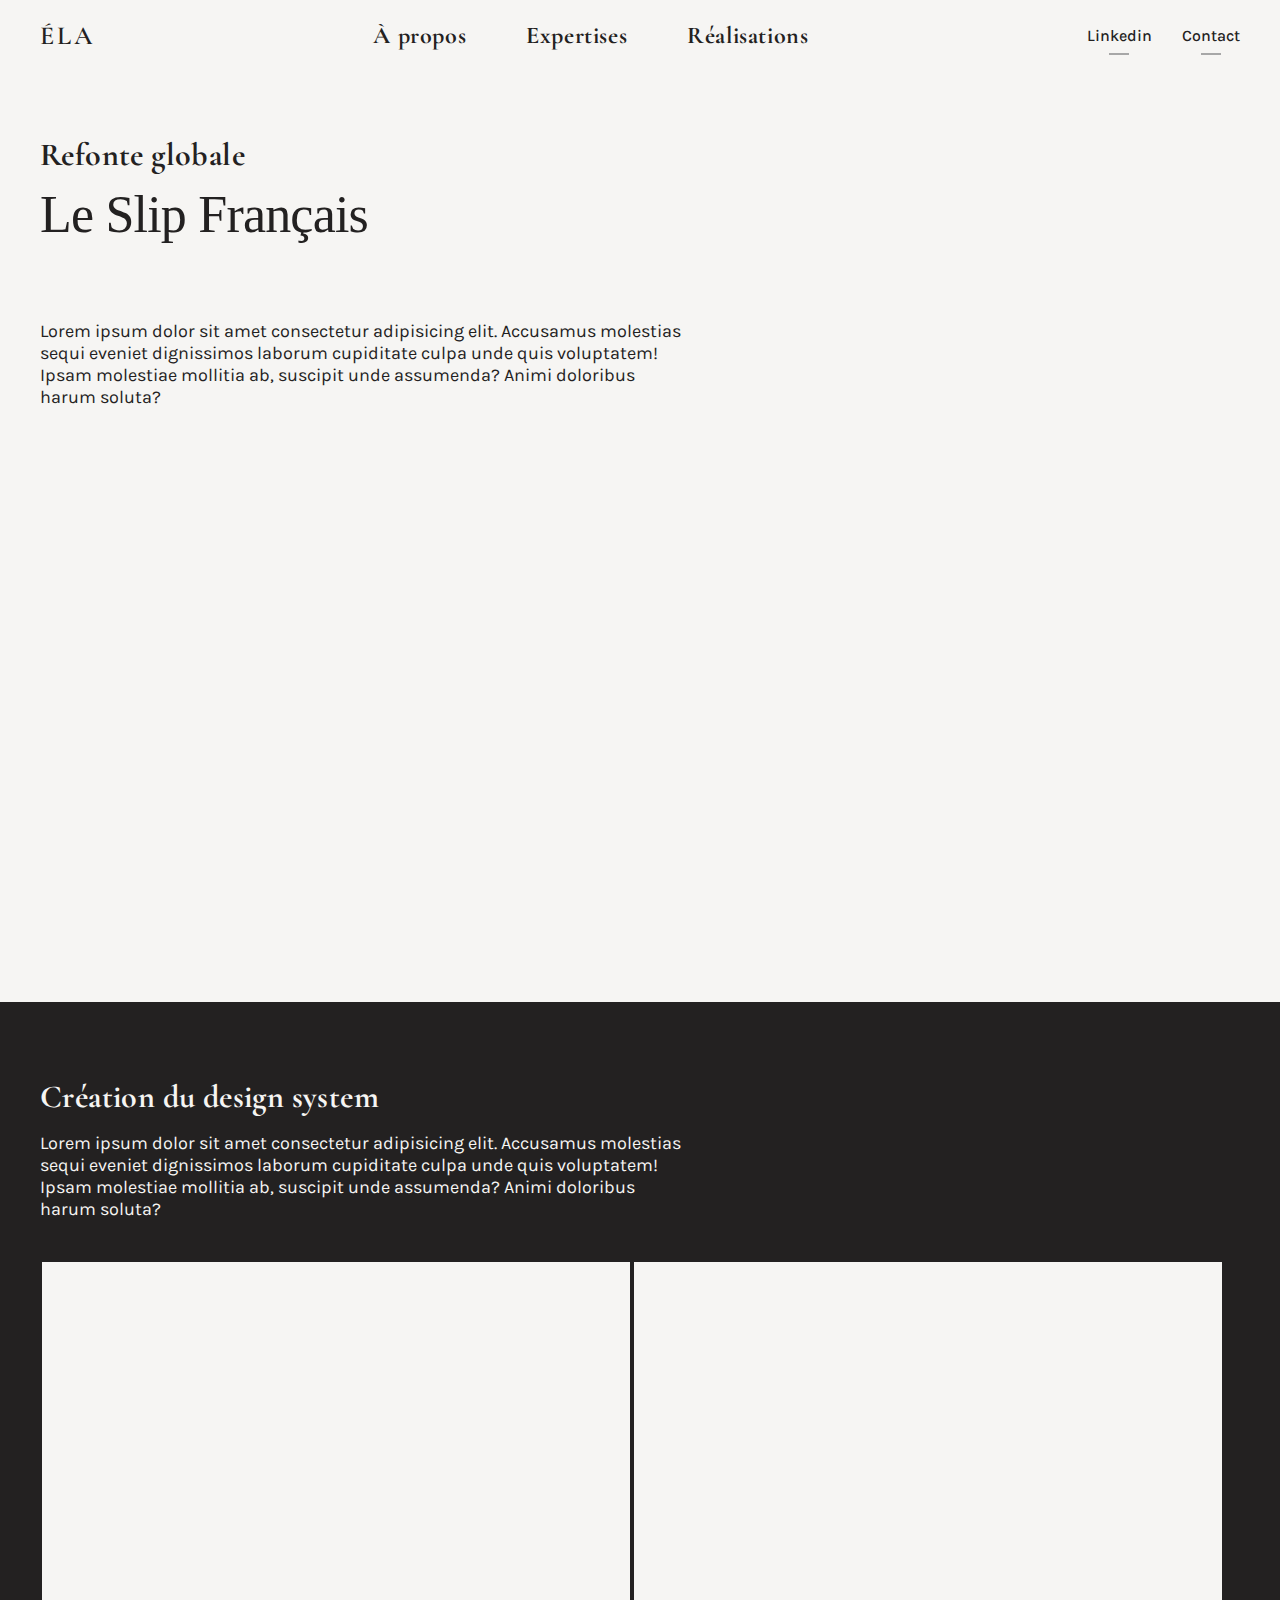
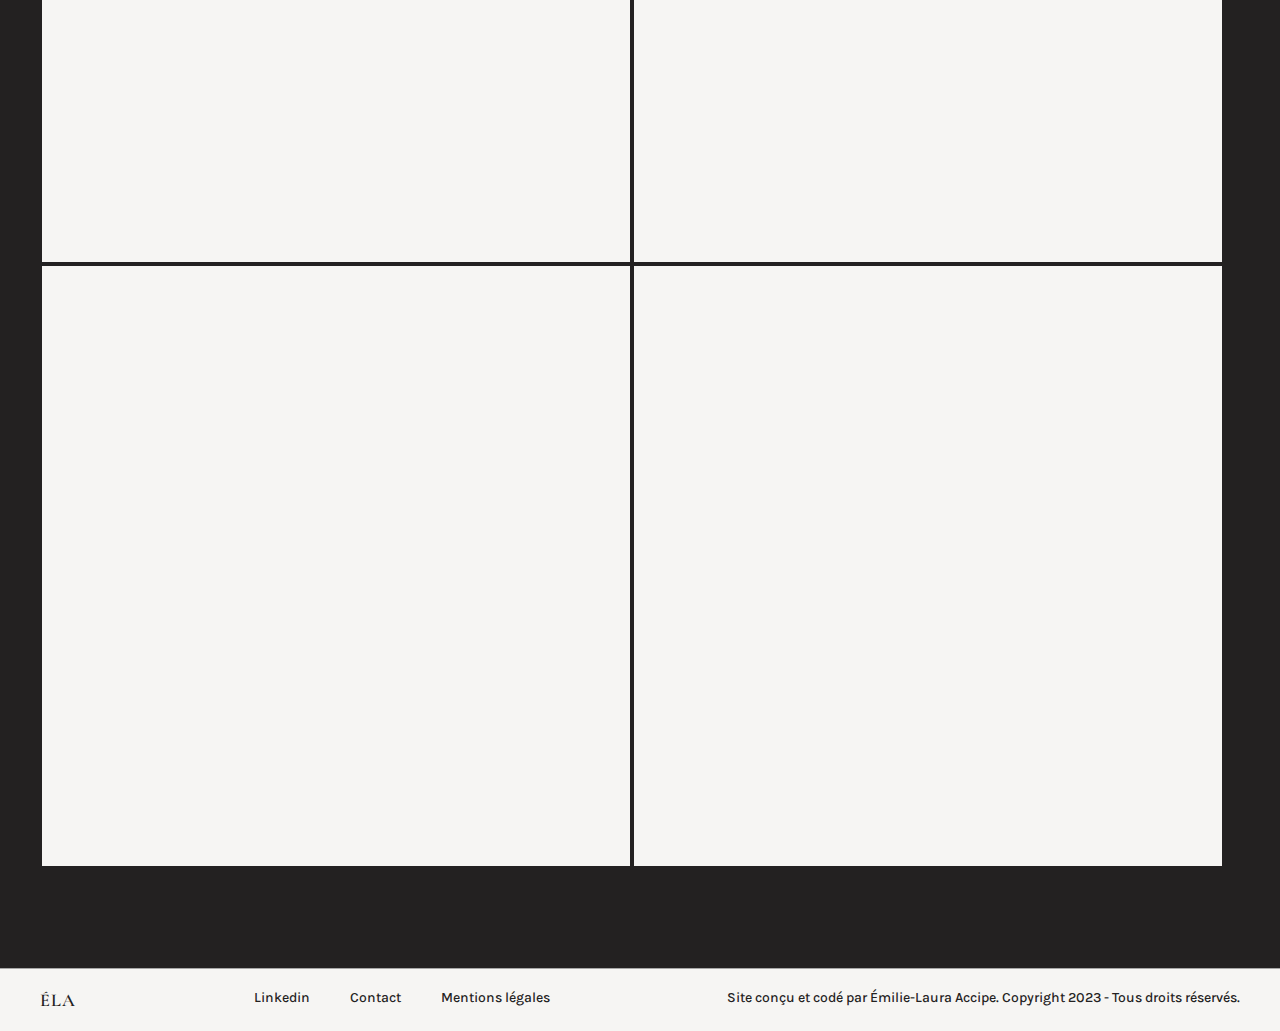
==== views/leslipfrancais.html @ 35911573 "ajout des views" ====
<!DOCTYPE html>
<html lang="fr">
<head>
    <meta charset="UTF-8">
    <meta http-equiv="X-UA-Compatible" content="IE=edge">
    <meta name="viewport" content="width=device-width, initial-scale=1.0">
    <title>Éla - UX/UI designer</title>

    <link rel="stylesheet" href="../styles/style.css"/>

    <link rel="preconnect" href="https://fonts.googleapis.com"><link rel="preconnect" href="https://fonts.gstatic.com" crossorigin><link href="https://fonts.googleapis.com/css2?family=Karla:ital,wght@0,300;0,400;0,500;0,600;0,700;0,800;1,200;1,300;1,400;1,500;1,600;1,700;1,800&display=swap" rel="stylesheet">

    <link rel="preconnect" href="https://fonts.googleapis.com"><link rel="preconnect" href="https://fonts.gstatic.com" crossorigin><link href="https://fonts.googleapis.com/css2?family=Cormorant+Garamond:ital,wght@0,400;0,500;0,600;0,700;1,400;1,500;1,600;1,700&family=Karla:ital,wght@0,300;0,400;0,500;0,600;0,700;0,800;1,200;1,300;1,400;1,500;1,600;1,700;1,800&display=swap" rel="stylesheet">
</head>

<body>
    <nav>
        <div><a href="../index.html">ÉLA</a></div>

        <div>
            <ul>
                <li><a class="link-nav" href="about.html">À propos</a></li>
                <li><a class="link-nav" href="skills.html">Expertises</a></li>                
                <li><a class="link-nav" href="works.html">Réalisations</a></li>                
            </ul>
        </div>

        <div>
            <ul>
                <li><a class="link-high-simple" href="https://www.linkedin.com/in/emilielaura-accipe/">Linkedin</a></li>
                <li><a class="link-high-simple" href="#">Contact</a></li>                
            </ul>
        </div>
    </nav>

    <div class="tapbar-mobile"> 
        <a class="" href="../views/about.html">
            <div>
                <div class="nav-pictos"></div>
                <input type="button" value="À propos"/>
            </div>
        </a>

        <a class="" href="../views/skills.html">
            <div class="nav-pictos"></div>
            <input type="button" value="Expertises"/>
        </a>

        <a class="" href="../views/works.html">
            <div class="nav-pictos"></div>
            <input type="button" value="Réalisations"/>
        </a>

        <a class="" href="../views/contact.html">
            <div class="nav-pictos"></div>
            <input type="button" value="Contact"/>
        </a>
    </div>
       
    <div class="container-global">
        <div class="nav-logo-mobile"><a href="../index.html">ÉLA</a></div>

        <div>
            <p class="subtitle-global">Refonte globale</p>
            <h1>Le Slip Français</h1>
        </div>
    </div>

    <section class="project-presentation">
        <div class="container">
            <p class="intro">Lorem ipsum dolor sit amet consectetur adipisicing elit. Accusamus molestias sequi eveniet dignissimos laborum cupiditate culpa unde quis voluptatem! Ipsam molestiae mollitia ab, suscipit unde assumenda? Animi doloribus harum soluta?</p>
    
            <div class="mosaique">
                <div style="background:url('../assets/lsf-two.png') no-repeat center; background-position: bottom; background-size: cover;"></div>
                <div style="background:url('../assets/lsf-one.png') no-repeat center; background-position: bottom; background-size: cover;"></div>
                <div style="background:url('../assets/lsf-two.png') no-repeat center; background-position: bottom; background-size: cover;"></div>
                <div style="background:url('../assets/lsf-one.png') no-repeat center; background-position: bottom; background-size: cover;"></div>
            </div>
        </div>
    </section>

    <section class="project-refonte">
        <div class="container">

            <p class="subtitle-global">Création du design system</p>
    
            <p class="intro">Lorem ipsum dolor sit amet consectetur adipisicing elit. Accusamus molestias sequi eveniet dignissimos laborum cupiditate culpa unde quis voluptatem! Ipsam molestiae mollitia ab, suscipit unde assumenda? Animi doloribus harum soluta?</p>

            <div class="trend-board">
                <div></div>
                <div></div>
                <div></div>
                <div></div>
            </div>
        </div>
    </section>

    <footer>
        <div>ÉLA</div>

        <div>
            <ul>
                <li><a class="link-small-simple" href="https://www.linkedin.com/in/emilielaura-accipe/">Linkedin</a></li>
                <li><a class="link-small-simple" href="#">Contact</a></li>
                <li><a class="link-small-simple" href="#">Mentions légales</a></li>
            </ul>
        </div>

        <div>
            <p class="link-small-simple">Site conçu et codé par Émilie-Laura Accipe. Copyright 2023 - Tous droits réservés.</p>
        </div>
    </footer>
    
</body>

</html>
---- styles/style.css ----
/* Colors */
/* Fonts */
h1 {
  font-family: "Karla extralight";
  font-size: 4.6rem;
  font-weight: 100;
  line-height: 5rem;
  letter-spacing: -0.08rem;
}
@media (min-width: 992px) {
  h1 {
    font-size: 5.2rem;
    padding-bottom: 2rem;
  }
}

h2 {
  font-family: "Karla";
  font-size: 4rem;
  font-weight: 500;
  line-height: 5rem;
  letter-spacing: -0.1rem;
}
@media (min-width: 992px) {
  h2 {
    font-size: 4.8rem;
  }
}

.subtitle-global {
  font-family: "Cormorant Garamond";
  font-size: 2.8rem;
  font-weight: 700;
  line-height: 3rem;
  padding-bottom: 1rem;
  letter-spacing: 0.04rem;
}
@media (min-width: 992px) {
  .subtitle-global {
    font-size: 3.2rem;
    padding-bottom: 2rem;
  }
}

.high-text {
  font-family: "Karla";
  font-size: 2rem;
  font-weight: 400;
  line-height: 3rem;
  margin-bottom: 0.9rem;
}
@media (min-width: 992px) {
  .high-text {
    font-size: 2.4rem;
  }
}

.link-nav, .link-button, .home-links {
  font-family: "Cormorant Garamond";
  font-size: 2.2rem;
  font-weight: 700;
  letter-spacing: 0.06rem;
}
@media (min-width: 992px) {
  .link-nav, .link-button, .home-links {
    font-size: 2.4rem;
  }
}

.current-text, .intro, .container-about div:nth-child(3) p {
  font-family: "Karla";
  font-size: 1.6rem;
  font-weight: 400;
}
@media (min-width: 992px) {
  .current-text, .intro, .container-about div:nth-child(3) p {
    font-size: 1.8rem;
  }
}

.link-small-simple {
  font-family: "Karla";
  font-size: 1.4rem;
  font-weight: 500;
}

.link-high-simple, .button-primary {
  font-family: "Karla";
  font-size: 1.6rem;
  font-weight: 500;
}

.home-nav div:first-child, .nav-logo-mobile, nav div:first-child {
  font-family: "Cormorant Garamond";
  font-size: 2.6rem;
  font-weight: 600;
  letter-spacing: 0.3rem;
}

footer div:first-child {
  font-family: "Cormorant Garamond";
  font-size: 1.8rem;
  font-weight: 600;
  letter-spacing: 0.1rem;
}

.projects, .tapbar-mobile {
  display: flex;
  justify-content: center;
  align-items: center;
}

.link-button, .home-nav li a, nav div:last-child a {
  position: relative;
  padding-bottom: 1rem;
  color: #232121;
  transition: color 0.25s;
  width: fit-content;
}
.link-button:after, .home-nav li a:after, nav div:last-child a:after, .link-button:before, .home-nav li a:before, nav div:last-child a:before {
  content: "";
  position: absolute;
  background-color: #a7a7a7;
  width: 1rem;
  height: 0.2rem;
  bottom: 0;
  transition: width 0.25s, background-color 0.25s ease-in-out;
}
.link-button:before, .home-nav li a:before, nav div:last-child a:before {
  left: 50%;
}
.link-button:after, .home-nav li a:after, nav div:last-child a:after {
  right: 50%;
}
.link-button:hover:after, .home-nav li a:hover:after, nav div:last-child a:hover:after, .link-button:hover:before, .home-nav li a:hover:before, nav div:last-child a:hover:before {
  width: 50%;
}

footer {
  width: 100%;
  position: relative;
  bottom: 0;
  color: #232121;
  display: flex;
  flex-direction: column;
  justify-content: space-between;
  padding: 4rem 2rem 1rem 2rem;
  border-top: 0.1rem solid #a7a7a7;
}
@media (min-width: 992px) {
  footer {
    padding: 2rem 4rem;
    flex-direction: row;
  }
}
footer div {
  margin-bottom: 3rem;
}
@media (min-width: 992px) {
  footer div {
    margin-bottom: 0;
  }
}
footer ul {
  display: flex;
  flex-direction: column;
}
@media (min-width: 992px) {
  footer ul {
    flex-direction: row;
  }
}
footer li {
  padding-bottom: 2rem;
}
@media (min-width: 992px) {
  footer li {
    padding: 0 2rem;
  }
}
footer a {
  color: #232121;
}
nav {
  width: 100%;
  flex-direction: row;
  justify-content: space-between;
  align-items: center;
  padding: 2rem 4rem;
  display: none;
  background-color: #F6F5F3;
}
@media (min-width: 992px) {
  nav {
    display: flex;
    position: fixed;
    top: 0;
    z-index: 999;
  }
}
nav ul {
  display: flex;
}
nav div:nth-child(2) li {
  padding: 0 3rem;
}
nav div:last-child li:first-child {
  padding-right: 3rem;
}
.tapbar-mobile {
  width: 100%;
  height: 6rem;
  position: fixed;
  bottom: 0;
  z-index: 99;
  background-color: #F6F5F3;
  border-top: 0.1rem solid #a7a7a7;
}
@media (min-width: 992px) {
  .tapbar-mobile {
    display: none;
  }
}
.tapbar-mobile a {
  width: 25%;
  height: 100%;
  padding-top: 0.8rem;
}
.tapbar-mobile a div {
  display: block;
  margin: 0 auto;
  margin-bottom: 0.6rem;
}
.tapbar-mobile input {
  width: 100%;
  border: none;
  background-color: #F6F5F3;
  color: #a7a7a7;
  font-family: "Karla";
  font-weight: 500;
  font-size: 1.2rem;
  margin: 0 auto;
}
.tapbar-mobile .nav-pictos {
  width: 25px;
  height: 25px;
  background-color: #a7a7a7;
}

.nav-logo-mobile {
  padding-bottom: 4rem;
  display: flex;
}
@media (min-width: 992px) {
  .nav-logo-mobile {
    display: none;
  }
}

.home-nav {
  width: 100%;
  display: none;
  flex-direction: row;
  justify-content: space-between;
  align-items: center;
  padding: 2rem 4rem;
}
@media (min-width: 992px) {
  .home-nav {
    display: flex;
  }
}
.home-nav ul {
  display: flex;
  flex-direction: row;
}
.home-nav li:first-child {
  padding-right: 3rem;
}
.home-header {
  display: flex;
  flex-direction: column;
  height: 90vh;
  justify-content: center;
  align-items: center;
}
@media (min-width: 992px) {
  .home-header {
    flex-direction: row;
    justify-content: center;
    align-items: center;
    padding-bottom: 8rem;
  }
}
.home-header div {
  padding: 0 2rem;
}
@media (min-width: 992px) {
  .home-header div {
    padding: 0 8rem;
  }
}

.home-title {
  order: 1;
  margin: 8rem 0;
}
@media (min-width: 992px) {
  .home-title {
    order: 2;
  }
}
.home-title div {
  padding: 0;
}
.home-title div:first-child {
  margin-bottom: 4rem;
}
.home-title div:nth-child(2) {
  max-width: 45.5rem;
}

.home-links {
  order: 2;
  margin-bottom: 6rem;
  color: #212c3d;
  display: none;
}
@media (min-width: 992px) {
  .home-links {
    order: 1;
    margin-bottom: 0;
    display: block;
  }
}
.home-links li {
  padding-bottom: 2.5rem;
}

.home-footer {
  display: none;
}
@media (min-width: 992px) {
  .home-footer {
    display: flex;
  }
}

.container-about div:nth-child(3) {
  margin-top: 2rem;
}
@media (min-width: 992px) {
  .container-about div:nth-child(3) {
    margin-top: 2rem;
  }
}
.container-about div:nth-child(3) {
  max-width: 750px;
  padding: 2rem 0;
}
.container-about div:nth-child(3) p {
  padding-bottom: 2rem;
}

@media (min-width: 992px) {
  .container-mosaique {
    padding: 0 4rem;
  }
}

.projects {
  width: 100%;
  display: block;
  margin-top: 6rem;
}
@media (min-width: 992px) {
  .projects {
    display: flex;
    margin-top: 4rem;
    margin-bottom: 6rem;
  }
}

.card-project {
  width: 100%;
  margin-bottom: 1rem;
  position: relative;
  background-color: #232121;
}
@media (min-width: 992px) {
  .card-project {
    width: 50%;
    margin: 0.2rem;
  }
}
.card-project div:last-child {
  padding: 0 2rem;
}
@media (min-width: 992px) {
  .card-project div:last-child {
    padding: 0;
  }
}

.image-project {
  width: 100%;
  height: 400px;
  position: relative;
}
@media (min-width: 992px) {
  .image-project {
    height: 800px;
  }
}
.image-project a {
  opacity: 1;
  height: 100%;
  width: 100%;
  background-color: rgba(35, 33, 33, 0.6);
  position: absolute;
  top: 0;
  left: 0;
  right: 0;
  text-align: center;
}
@media (min-width: 992px) {
  .image-project a {
    opacity: 0;
    background-color: rgba(35, 33, 33, 0.85);
  }
}
.image-project a div {
  position: absolute;
  top: 35%;
  left: 0;
  right: 0;
  opacity: 100%;
  color: #F6F5F3;
}
@media (min-width: 992px) {
  .image-project a div {
    top: 40%;
  }
}
.image-project a p {
  display: none;
}
@media (min-width: 992px) {
  .image-project a p {
    display: initial;
  }
}
.image-project:hover a {
  opacity: 1;
  transition: 0.25s ease-in-out;
}
@media (min-width: 992px) {
  .image-project h2 {
    margin-bottom: 4rem;
  }
}

.project-presentation .mosaique {
  width: 100%;
  display: flex;
  flex-wrap: wrap;
  padding: 4rem 0;
}
.project-presentation .mosaique div {
  width: 48%;
  height: 200px;
  margin: 0.2rem;
}
@media (min-width: 992px) {
  .project-presentation .mosaique {
    flex-wrap: nowrap;
    padding: 4rem 0 6rem 0;
  }
  .project-presentation .mosaique div {
    width: 25%;
    height: 450px;
    margin: 0.2rem;
  }
}

.project-refonte {
  background-color: #232121;
  color: #F6F5F3;
  padding: 4rem 0;
}
@media (min-width: 992px) {
  .project-refonte {
    padding: 4rem 0 6rem 0;
  }
}

.intro {
  max-width: 650px;
  padding-top: 4rem;
}
@media (min-width: 992px) {
  .intro {
    padding: 0;
  }
}

.trend-board {
  display: flex;
  flex-wrap: wrap;
  width: 100%;
  margin-top: 4rem;
}
.trend-board div {
  width: 100%;
  height: 400px;
  background-color: #F6F5F3;
  margin: 0.2rem 0;
}
@media (min-width: 992px) {
  .trend-board {
    flex-wrap: wrap;
  }
  .trend-board div {
    width: 49%;
    height: 600px;
    margin: 0.2rem;
  }
}

*,
::before,
::after {
  box-sizing: border-box;
  margin: 0;
  padding: 0;
}

body {
  background-color: #F6F5F3;
  color: #232121;
  height: 100vh;
}

:root {
  font-size: 62.5%; /* 10px */
}

.container-global {
  padding: 2rem 2rem 0 2rem;
}
@media (min-width: 992px) {
  .container-global {
    padding: 4rem 4rem 2rem 4rem;
    margin-top: 10rem;
  }
}

.container {
  padding: 2rem;
}
@media (min-width: 992px) {
  .container {
    padding: 4rem;
  }
}

ul {
  list-style-type: none;
}

a {
  text-decoration: none;
  color: #232121;
}

.button-primary {
  width: 100%;
  height: 45px;
  border: 0.1rem solid #a7a7a7;
  background-color: #F6F5F3;
  border-radius: 2.4rem;
  cursor: pointer;
}
@media (min-width: 992px) {
  .button-primary {
    width: 350px;
    height: 50px;
  }
  .button-primary:hover {
    background-color: #232121;
    color: #F6F5F3;
    border-color: #232121;
    transition: 0.25s ease-in-out;
  }
}

.link-nav {
  display: flex;
  flex-direction: row;
}

/*# sourceMappingURL=style.css.map */
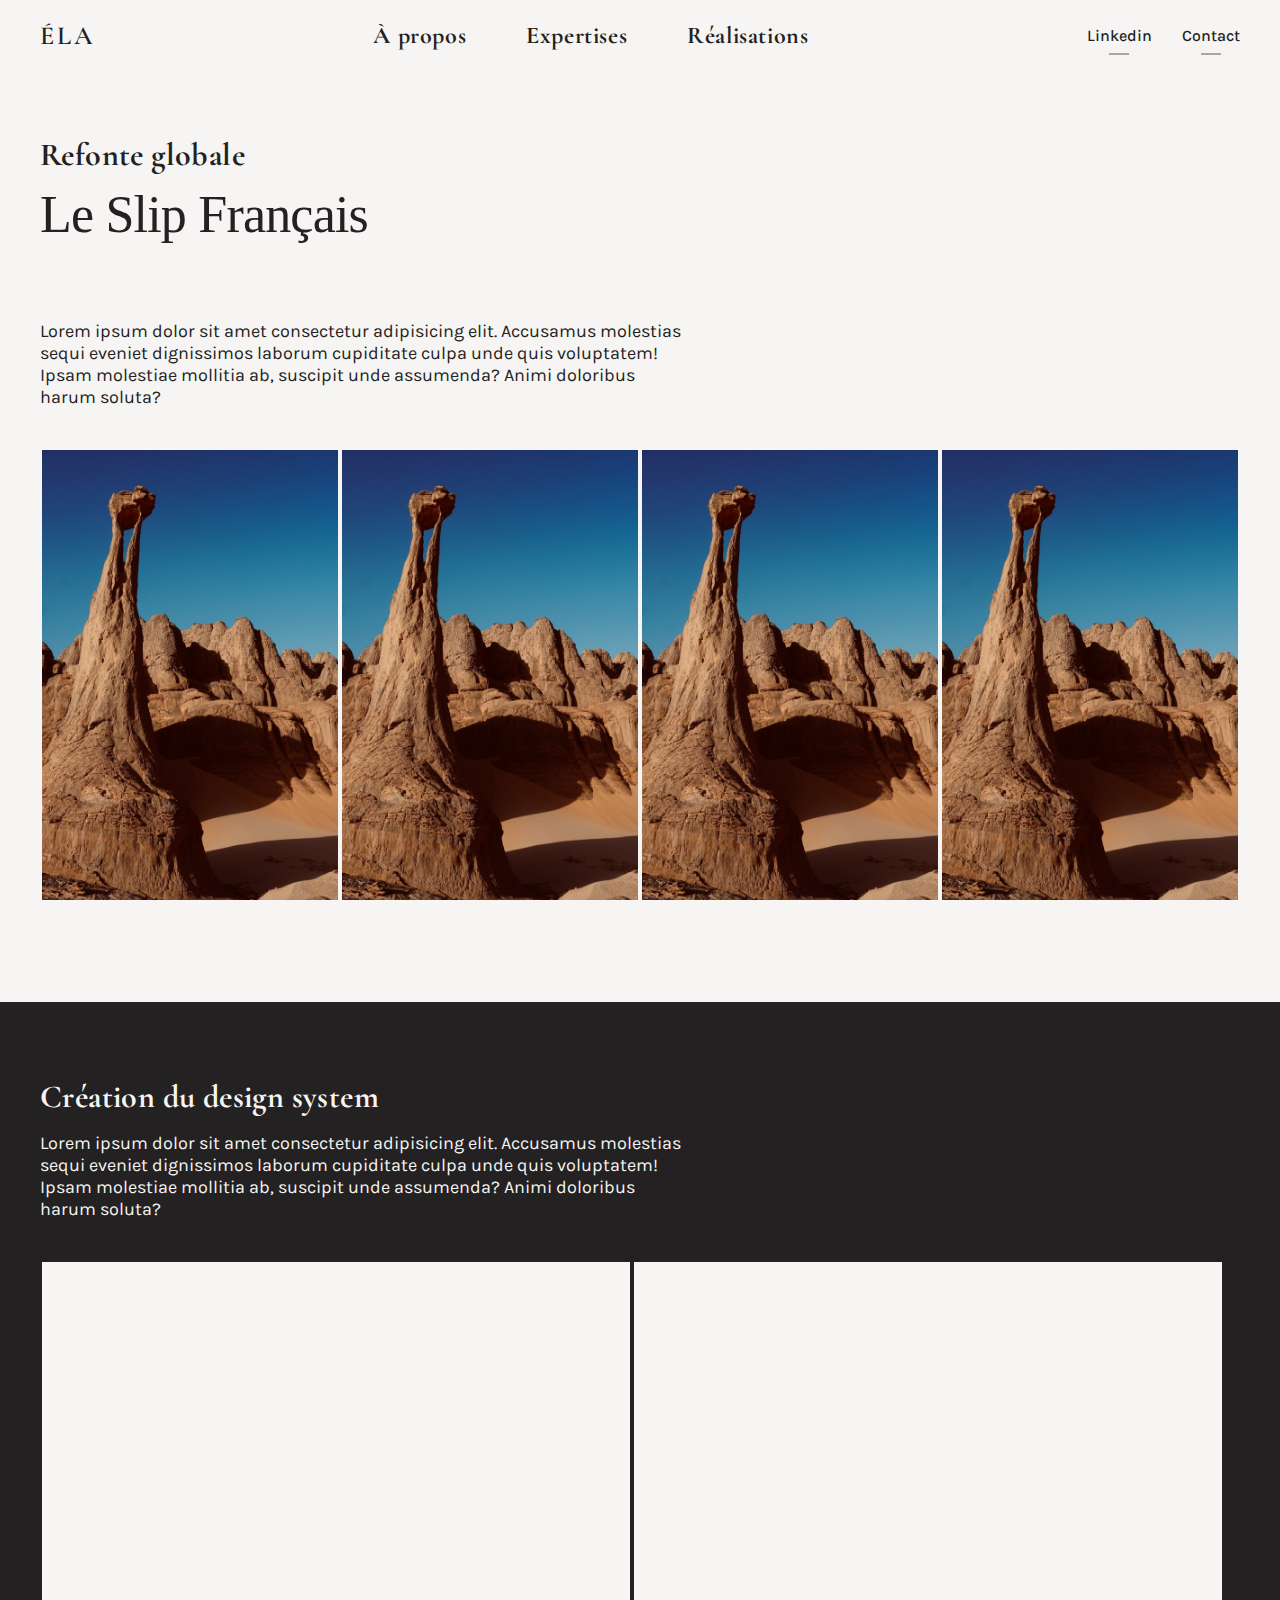
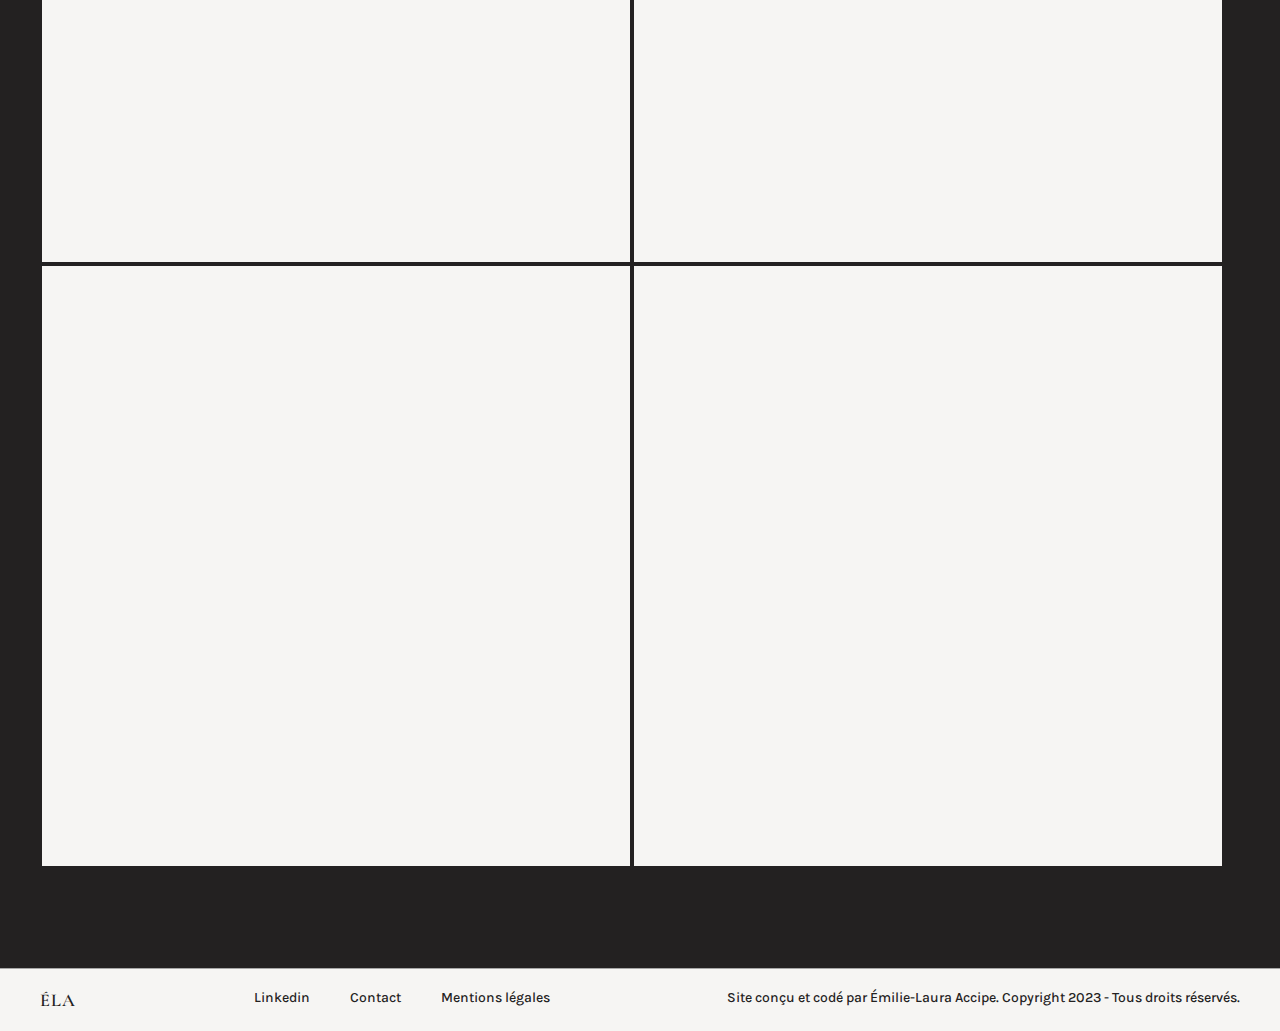
==== commit 2cc4c189: "mise à jour format images" ====
--- a/views/leslipfrancais.html
+++ b/views/leslipfrancais.html
@@ -71,10 +71,10 @@
             <p class="intro">Lorem ipsum dolor sit amet consectetur adipisicing elit. Accusamus molestias sequi eveniet dignissimos laborum cupiditate culpa unde quis voluptatem! Ipsam molestiae mollitia ab, suscipit unde assumenda? Animi doloribus harum soluta?</p>
     
             <div class="mosaique">
-                <div style="background:url('../assets/lsf-two.png') no-repeat center; background-position: bottom; background-size: cover;"></div>
-                <div style="background:url('../assets/lsf-one.png') no-repeat center; background-position: bottom; background-size: cover;"></div>
-                <div style="background:url('../assets/lsf-two.png') no-repeat center; background-position: bottom; background-size: cover;"></div>
-                <div style="background:url('../assets/lsf-one.png') no-repeat center; background-position: bottom; background-size: cover;"></div>
+                <div style="background:url('../assets/image1.jpg') no-repeat center; background-position: bottom; background-size: cover;"></div>
+                <div style="background:url('../assets/image1.jpg') no-repeat center; background-position: bottom; background-size: cover;"></div>
+                <div style="background:url('../assets/image1.jpg') no-repeat center; background-position: bottom; background-size: cover;"></div>
+                <div style="background:url('../assets/image1.jpg') no-repeat center; background-position: bottom; background-size: cover;"></div>
             </div>
         </div>
     </section>
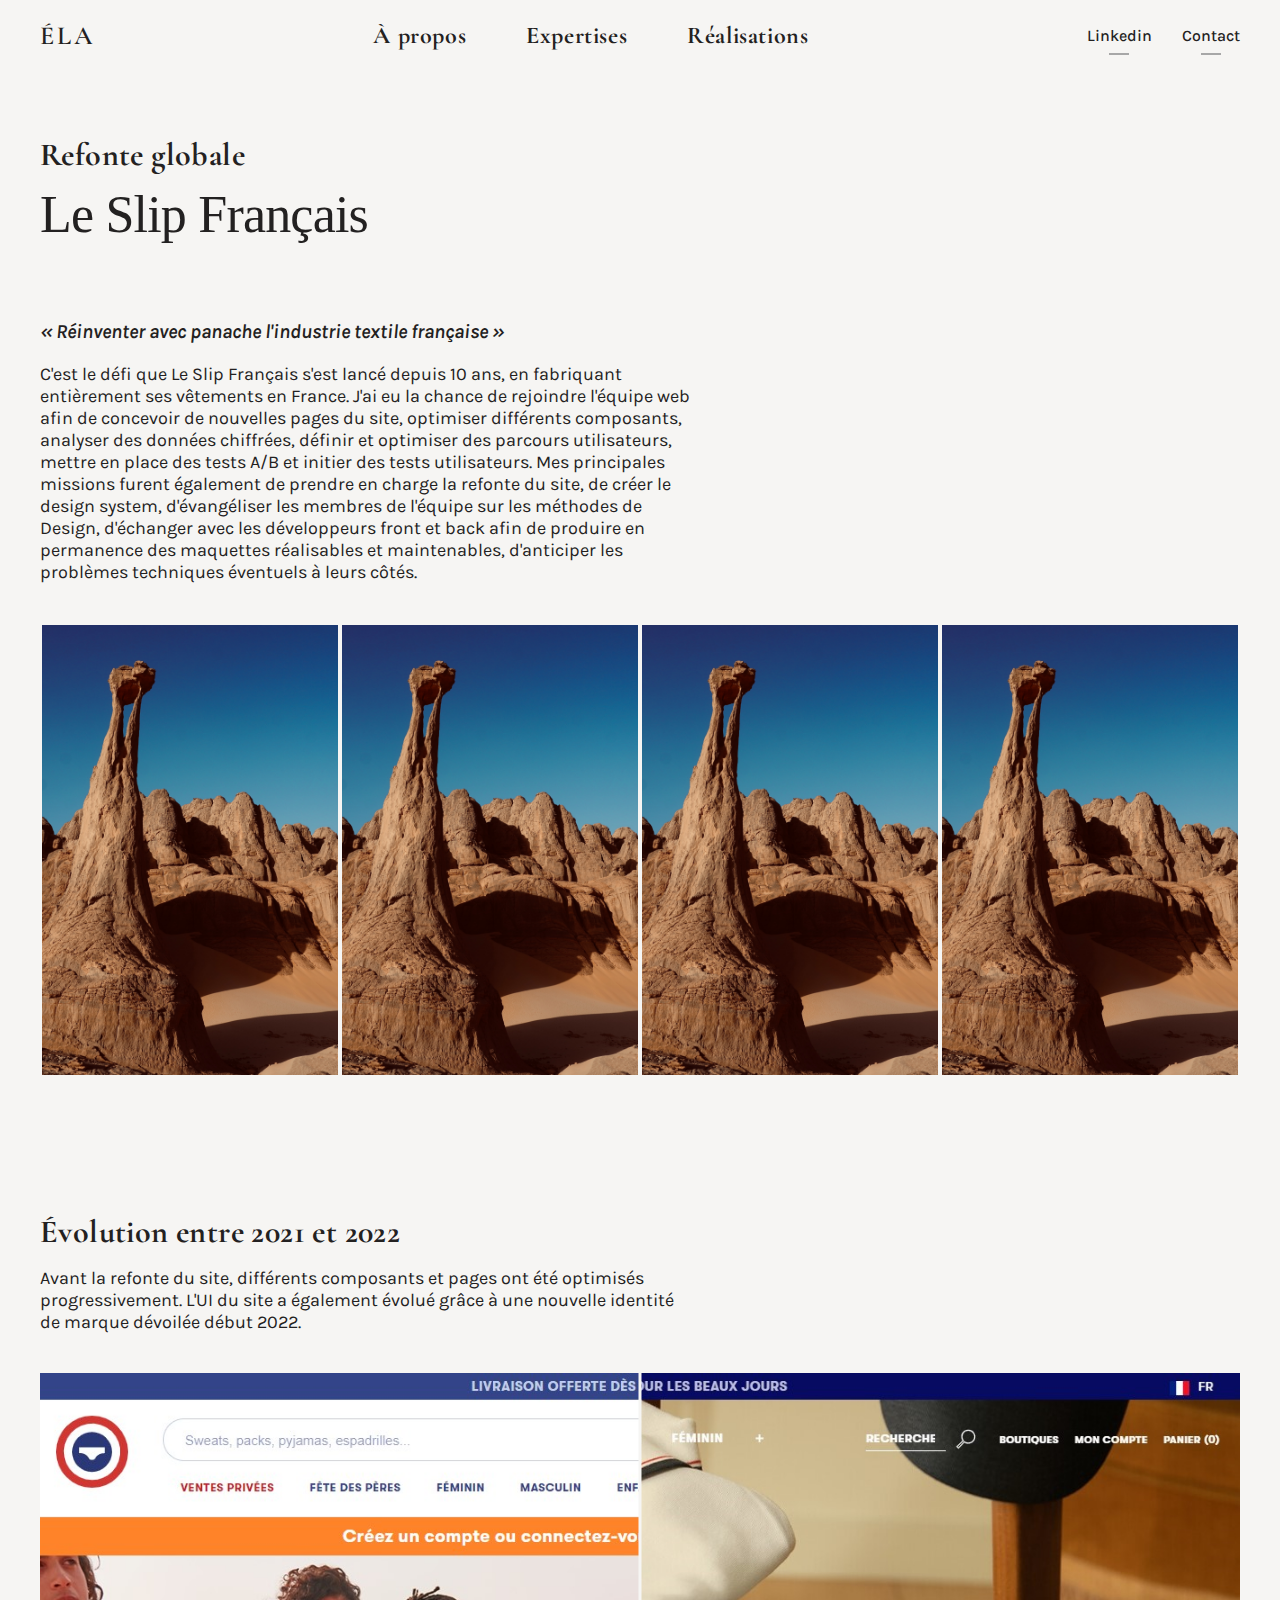
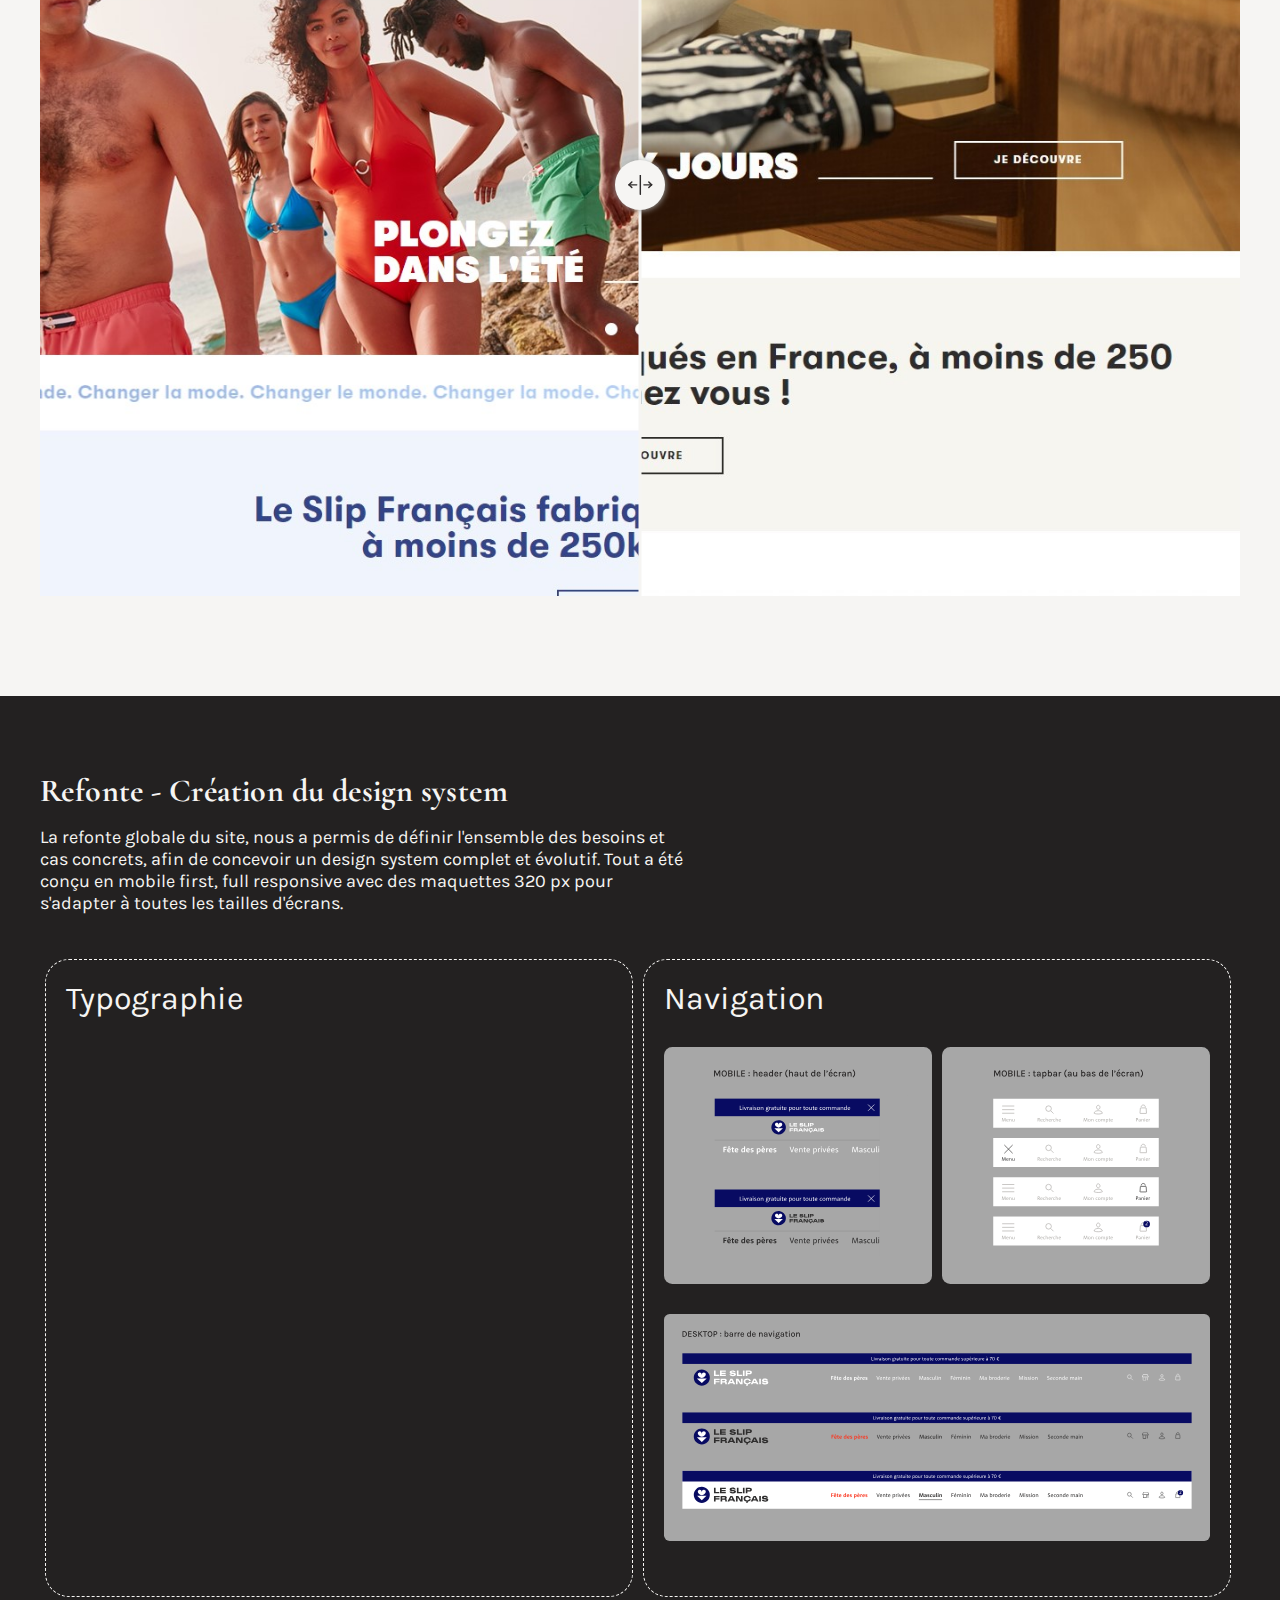
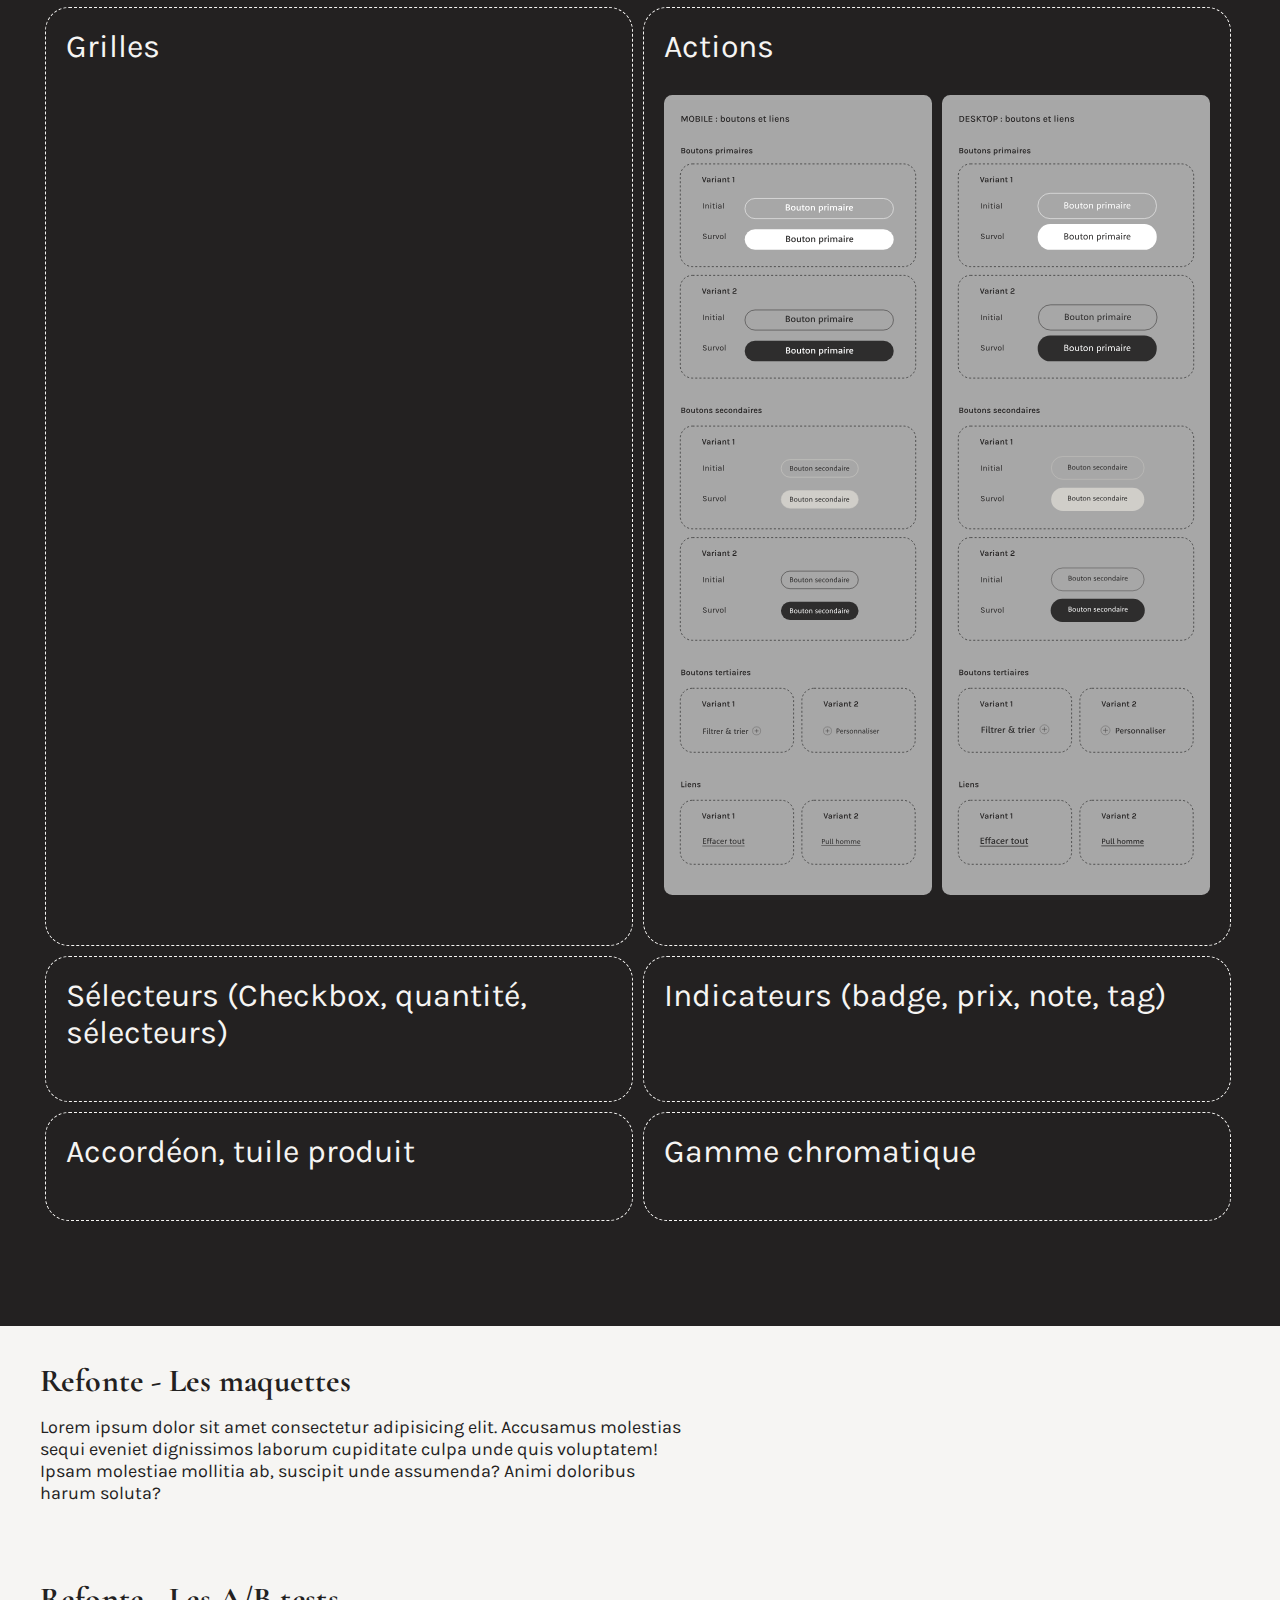
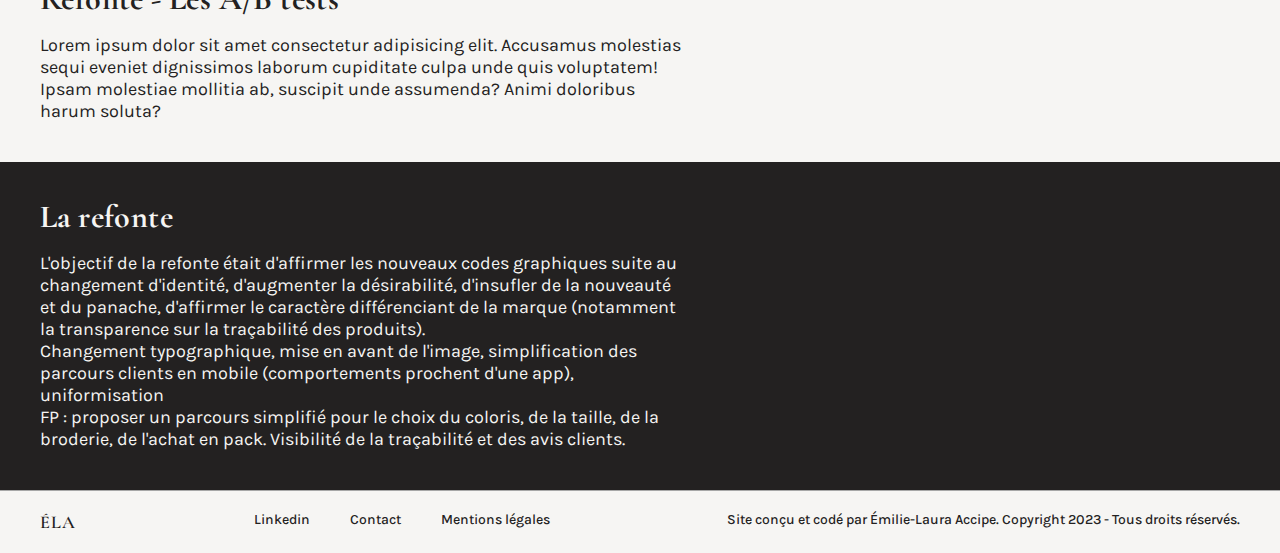
==== commit 2e29a206: "création des blocks design system LSF" ====
--- a/views/leslipfrancais.html
+++ b/views/leslipfrancais.html
@@ -68,30 +68,125 @@
 
     <section class="project-presentation">
         <div class="container">
+
+            <div class="slogan">
+                <span>« Réinventer avec panache l'industrie textile française »</span>
+            </div>
+                
+
+            <p class="intro">
+                C'est le défi que Le Slip Français s'est lancé depuis 10 ans, en fabriquant entièrement ses vêtements en France. J'ai eu la chance de rejoindre l'équipe web afin de concevoir de nouvelles pages du site, optimiser différents composants, analyser des données chiffrées, définir et optimiser des parcours utilisateurs, mettre en place des tests A/B et initier des tests utilisateurs. Mes principales missions furent également de prendre en charge la refonte du site, de créer le design system, d'évangéliser les membres de l'équipe sur les méthodes de Design, d'échanger avec les développeurs front et back afin de produire en permanence des maquettes réalisables et maintenables, d'anticiper les problèmes techniques éventuels à leurs côtés.</p>
+    
+            <div class="mosaique">
+                <div style="background:url('../assets/image1.jpg') no-repeat center; background-position: bottom; background-size: cover;"></div>
+                <div style="background:url('../assets/image1.jpg') no-repeat center; background-position: bottom; background-size: cover;"></div>
+                <div style="background:url('../assets/image1.jpg') no-repeat center; background-position: bottom; background-size: cover;"></div>
+                <div style="background:url('../assets/image1.jpg') no-repeat center; background-position: bottom; background-size: cover;"></div>
+            </div>
+        </div>
+    </section>
+
+    <section class="project-result">
+        <div class="container">
+            <p class="subtitle-global">Évolution entre 2021 et 2022</p>
+            <p class="intro">Avant la refonte du site, différents composants et pages ont été optimisés progressivement. L'UI du site a également évolué grâce à une nouvelle identité de marque dévoilée début 2022.</p>
+
+            <div class="container-before-after">
+                <div class="block-before-after">
+                    <div class="before-after-slider">
+                        <img src="../assets/home-p21.jpg" alt="Before homrpage winter 2021" class="before-image">
+                        <img src="../assets/home-p22.jpg" alt="After homepage spring 2022" class="after-image">
+                    </div>
+    
+                    <input type="range" class="before-after-cursor" min="0" max="100" value="50" aria-label="Percentage of before photo shown"/>
+    
+                    <div class="before-after-line"></div>
+                    <div class="before-after-button" aria-hidden="true">
+                        <img src="../assets/Arrow3.svg"></img>
+                    </div>
+                </div>
+            </div>
+        </div>
+    </section>
+
+    <section class="project-designsystem dark-mode">
+        <div class="container">
+
+            <p class="subtitle-global">Refonte - Création du design system</p>
+    
+            <p class="intro">La refonte globale du site, nous a permis de définir l'ensemble des besoins et cas concrets, afin de concevoir un design system complet et évolutif. Tout a été conçu en mobile first, full responsive avec des maquettes 320 px pour s'adapter à toutes les tailles d'écrans.</p>
+
+            <div class="design-system">
+                <div class="design-system-block">
+                    <p>Typographie</p>
+                </div>
+
+                <div class="design-system-block">
+                    <p>Navigation</p>
+                    <div class="block-mobile">
+                        <img src="../assets/nav-mobile.svg" alt="">
+                        <img src="../assets/tapbar-mobile.svg" alt="">
+                    </div>                                  
+                    <div>
+                        <img src="../assets/nav-desktop.svg" alt="">  
+                    </div>                                  
+                </div>
+
+                <div class="design-system-block">
+                    <p>Grilles</p>
+                </div>
+
+                <div class="design-system-block">
+                    <p>Actions</p>
+                    <div class="block-mobile">
+                        <img src="../assets/boutons-mobile-vertical.svg" alt="">
+                        <img src="../assets/boutons-desktop-vertical.svg" alt="">    
+                    </div>
+                </div>
+
+                <div class="design-system-block">
+                    <p>Sélecteurs (Checkbox, quantité, sélecteurs)</p>
+                    <div class="block-mobile">
+                    </div> 
+                </div>
+
+                <div class="design-system-block">
+                    <p>Indicateurs (badge, prix, note, tag)</p>
+                </div>
+
+                <div class="design-system-block">
+                    <p>Accordéon, tuile produit</p>
+                </div>
+
+                <div class="design-system-block">
+                    <p>Gamme chromatique</p>
+                </div>
+            </div>
+        </div>
+    </section>
+
+    <section class="project-maquettes">
+        <div class="container">
+            <p class="subtitle-global">Refonte - Les maquettes</p>
             <p class="intro">Lorem ipsum dolor sit amet consectetur adipisicing elit. Accusamus molestias sequi eveniet dignissimos laborum cupiditate culpa unde quis voluptatem! Ipsam molestiae mollitia ab, suscipit unde assumenda? Animi doloribus harum soluta?</p>
-    
-            <div class="mosaique">
-                <div style="background:url('../assets/image1.jpg') no-repeat center; background-position: bottom; background-size: cover;"></div>
-                <div style="background:url('../assets/image1.jpg') no-repeat center; background-position: bottom; background-size: cover;"></div>
-                <div style="background:url('../assets/image1.jpg') no-repeat center; background-position: bottom; background-size: cover;"></div>
-                <div style="background:url('../assets/image1.jpg') no-repeat center; background-position: bottom; background-size: cover;"></div>
-            </div>
-        </div>
-    </section>
-
-    <section class="project-refonte">
-        <div class="container">
-
-            <p class="subtitle-global">Création du design system</p>
-    
+        </div>
+    </section>
+
+    <section class="project-tests">
+        <div class="container">
+            <p class="subtitle-global">Refonte - Les A/B tests</p>
             <p class="intro">Lorem ipsum dolor sit amet consectetur adipisicing elit. Accusamus molestias sequi eveniet dignissimos laborum cupiditate culpa unde quis voluptatem! Ipsam molestiae mollitia ab, suscipit unde assumenda? Animi doloribus harum soluta?</p>
-
-            <div class="trend-board">
-                <div></div>
-                <div></div>
-                <div></div>
-                <div></div>
-            </div>
+        </div>
+    </section>
+
+    <section class="project-tests dark-mode">
+        <div class="container">
+            <p class="subtitle-global">La refonte</p>
+            <p class="intro">L'objectif de la refonte était d'affirmer les nouveaux codes graphiques suite au changement d'identité, d'augmenter la désirabilité, d'insufler de la nouveauté et du panache, d'affirmer le caractère différenciant de la marque (notamment la transparence sur la traçabilité des produits).</p>
+
+            <p class="intro">Changement typographique, mise en avant de l'image, simplification des parcours clients en mobile (comportements prochent d'une app), uniformisation</p>
+
+            <p class="intro">FP : proposer un parcours simplifié pour le choix du coloris, de la taille, de la broderie, de l'achat en pack. Visibilité de la traçabilité et des avis clients.</p>
         </div>
     </section>
 
@@ -111,6 +206,8 @@
         </div>
     </footer>
     
+    <script src="../script.js"></script>
+
 </body>
 
 </html>--- a/styles/style.css
+++ b/styles/style.css
@@ -483,13 +483,11 @@
   }
 }
 
-.project-refonte {
-  background-color: #232121;
-  color: #F6F5F3;
+.project-designsystem {
   padding: 4rem 0;
 }
 @media (min-width: 992px) {
-  .project-refonte {
+  .project-designsystem {
     padding: 4rem 0 6rem 0;
   }
 }
@@ -504,27 +502,131 @@
   }
 }
 
-.trend-board {
-  display: flex;
+.design-system {
+  display: flex;
+  flex-direction: row;
   flex-wrap: wrap;
-  width: 100%;
   margin-top: 4rem;
 }
-.trend-board div {
-  width: 100%;
-  height: 400px;
+@media (min-width: 992px) {
+  .design-system {
+    width: 100%;
+  }
+}
+
+.design-system-block {
+  width: 100%;
+  color: #F6F5F3;
+  border: 0.1rem dashed #F6F5F3;
+  border-radius: 2.4rem;
+  font-size: 2rem;
+  padding: 2rem;
+  font-family: "Karla";
+}
+@media (min-width: 992px) {
+  .design-system-block {
+    width: 49%;
+    margin: 0.5rem;
+  }
+}
+.design-system-block p {
+  padding: 0 0 3rem 0;
+  font-size: 3.2rem;
+}
+.design-system-block .block-mobile {
+  display: flex;
+  justify-content: space-between;
+}
+.design-system-block .block-mobile img {
+  max-width: 49%;
+}
+.design-system-block div img {
+  max-width: 100%;
+  margin-bottom: 3rem;
+}
+
+.slogan {
+  padding-bottom: 2rem;
+}
+.slogan span {
+  font-family: "Karla";
+  font-style: italic;
+  font-weight: 600;
+  font-size: 2rem;
+}
+
+.container-before-after {
+  padding: 4rem 0 6rem 0;
+  max-width: 1200px;
+  margin: 0 auto;
+}
+
+.block-before-after {
+  margin: 0 auto;
+  width: 100%;
+  position: relative;
+  --position: 50%;
+}
+.block-before-after img {
+  display: block;
+  width: 100%;
+  height: 100%;
+  object-fit: cover;
+  object-position: left;
+}
+.block-before-after .before-image {
+  position: absolute;
+  inset: 0;
+  width: var(--position);
+}
+
+.before-after-slider {
+  max-width: 100%;
+  max-height: 100%;
+}
+
+.before-after-cursor {
+  position: absolute;
+  inset: 0;
+  cursor: pointer;
+  opacity: 0;
+}
+
+.before-after-cursor:focus-visible ~ .before-after-button {
+  outline: 0.5rem solid black;
+  outline-offset: 0.3rem;
+}
+
+.before-after-line {
+  position: absolute;
+  inset: 0;
+  width: 0.3rem;
   background-color: #F6F5F3;
-  margin: 0.2rem 0;
-}
-@media (min-width: 992px) {
-  .trend-board {
-    flex-wrap: wrap;
-  }
-  .trend-board div {
-    width: 49%;
-    height: 600px;
-    margin: 0.2rem;
-  }
+  z-index: 10;
+  left: var(--position);
+  transform: translateX(-50%);
+  pointer-events: none;
+}
+
+.before-after-button {
+  position: absolute;
+  background-color: #F6F5F3;
+  width: 50px;
+  height: 50px;
+  padding: 0.5rem;
+  border-radius: 100vw;
+  display: grid;
+  place-items: center;
+  top: 50%;
+  left: var(--position);
+  transform: translate(-50%, -50%);
+  pointer-events: none;
+  z-index: 100;
+  box-shadow: 0.05rem 0.05rem 0.6rem #a7a7a7;
+}
+.before-after-button img {
+  width: 25px;
+  height: 20px;
 }
 
 *,
@@ -564,6 +666,11 @@
   }
 }
 
+.dark-mode {
+  background-color: #232121;
+  color: #F6F5F3;
+}
+
 ul {
   list-style-type: none;
 }
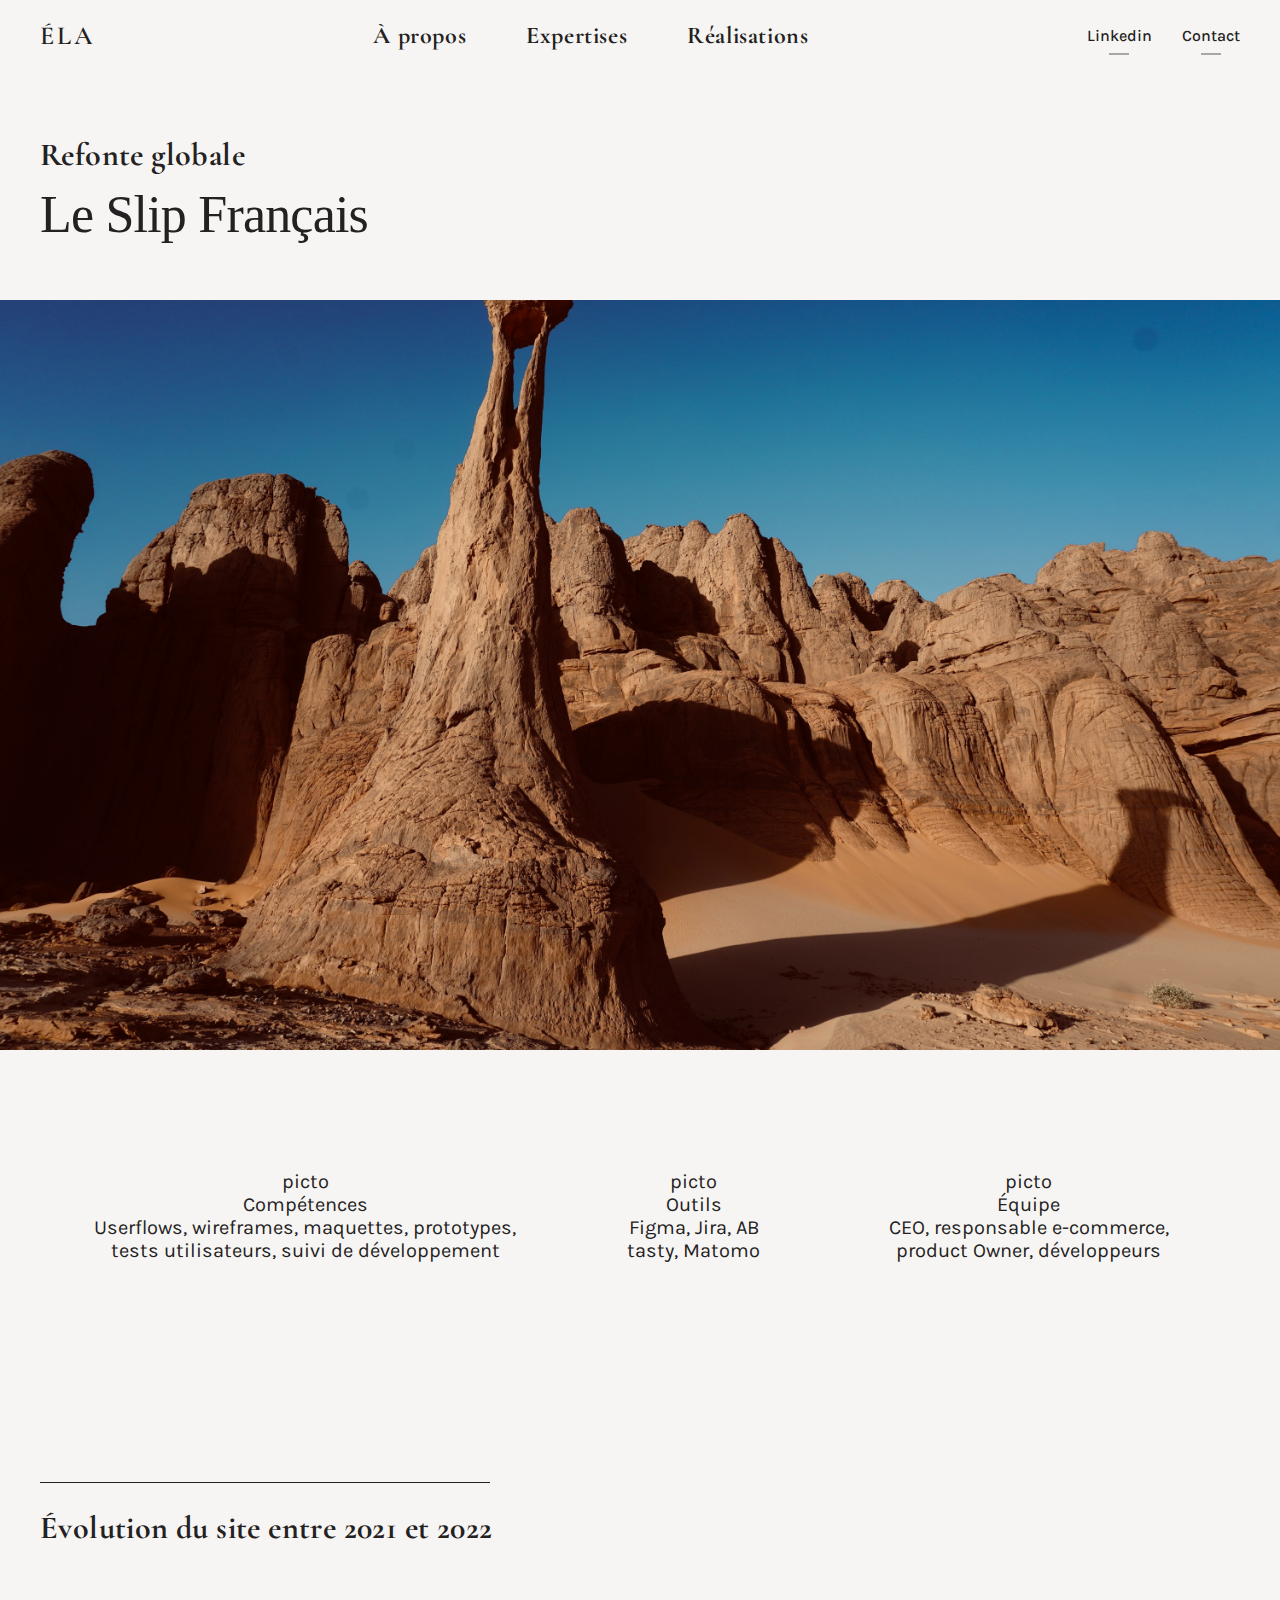
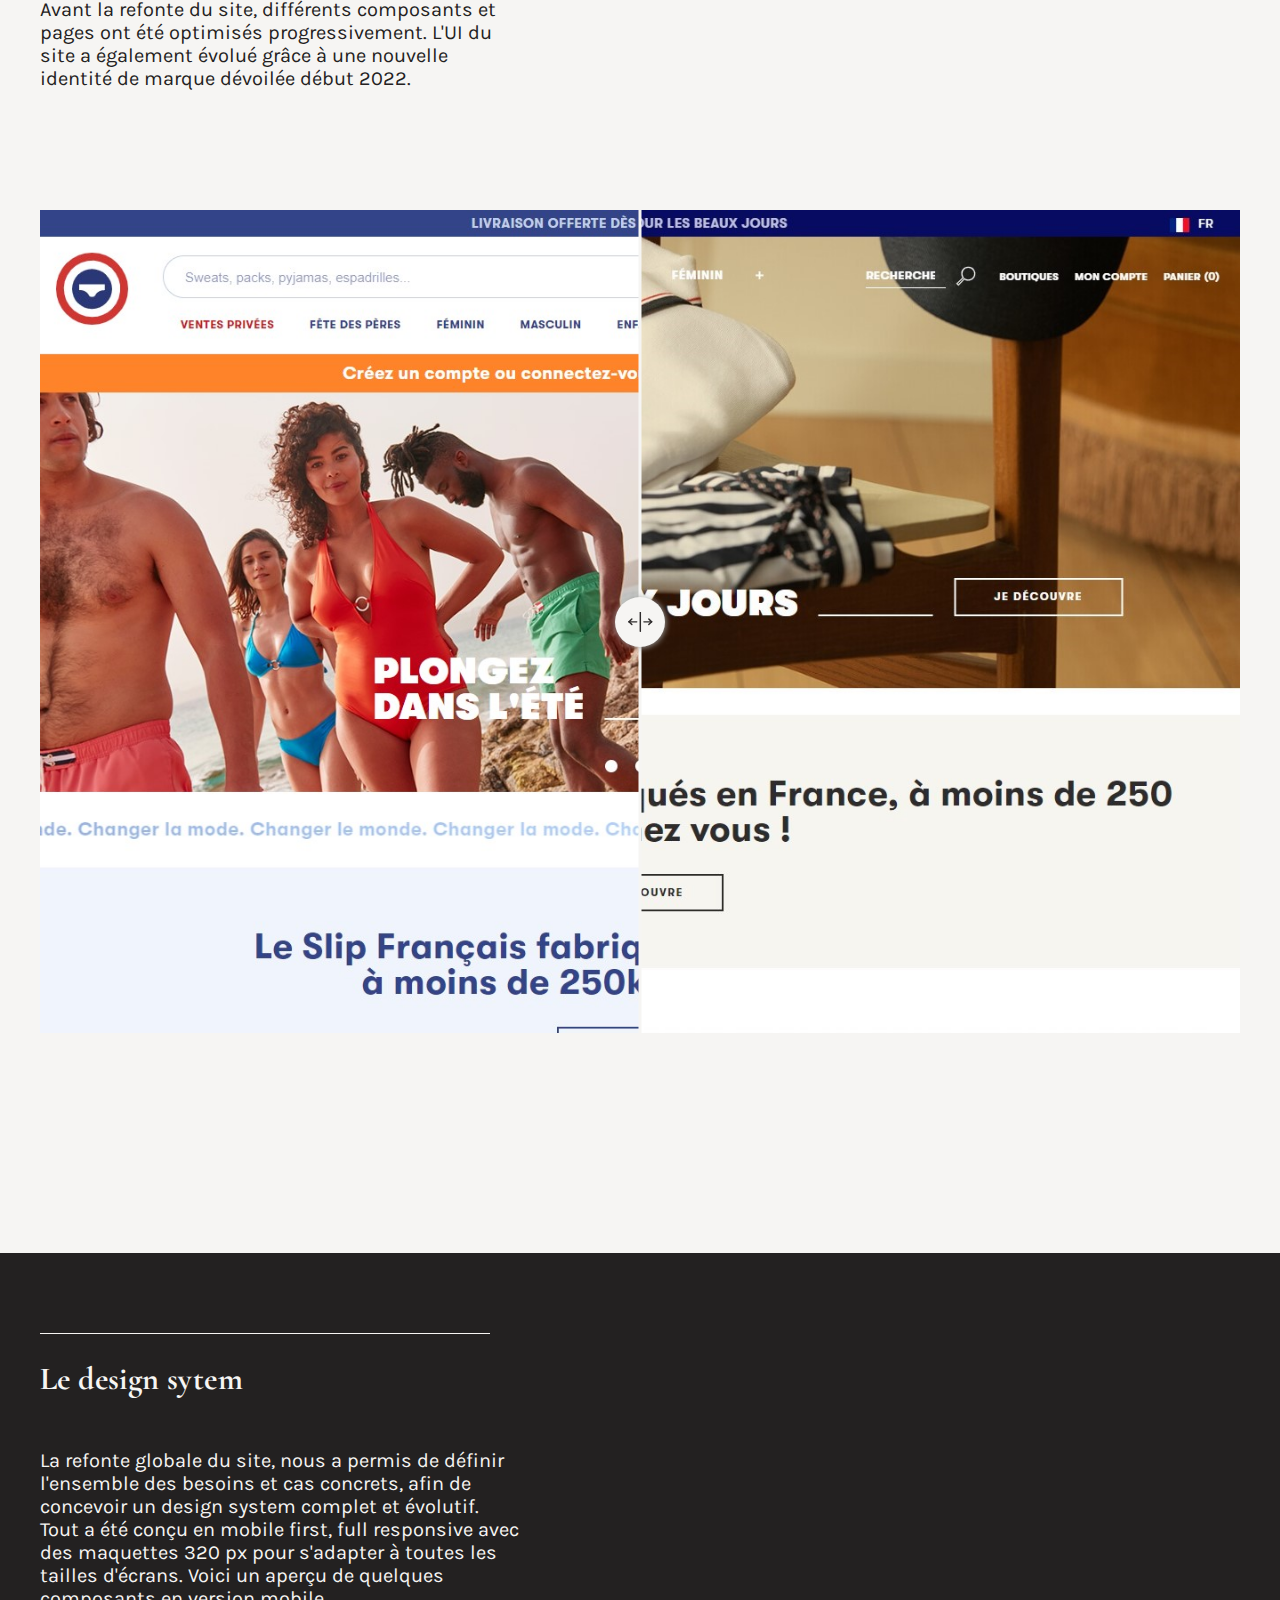
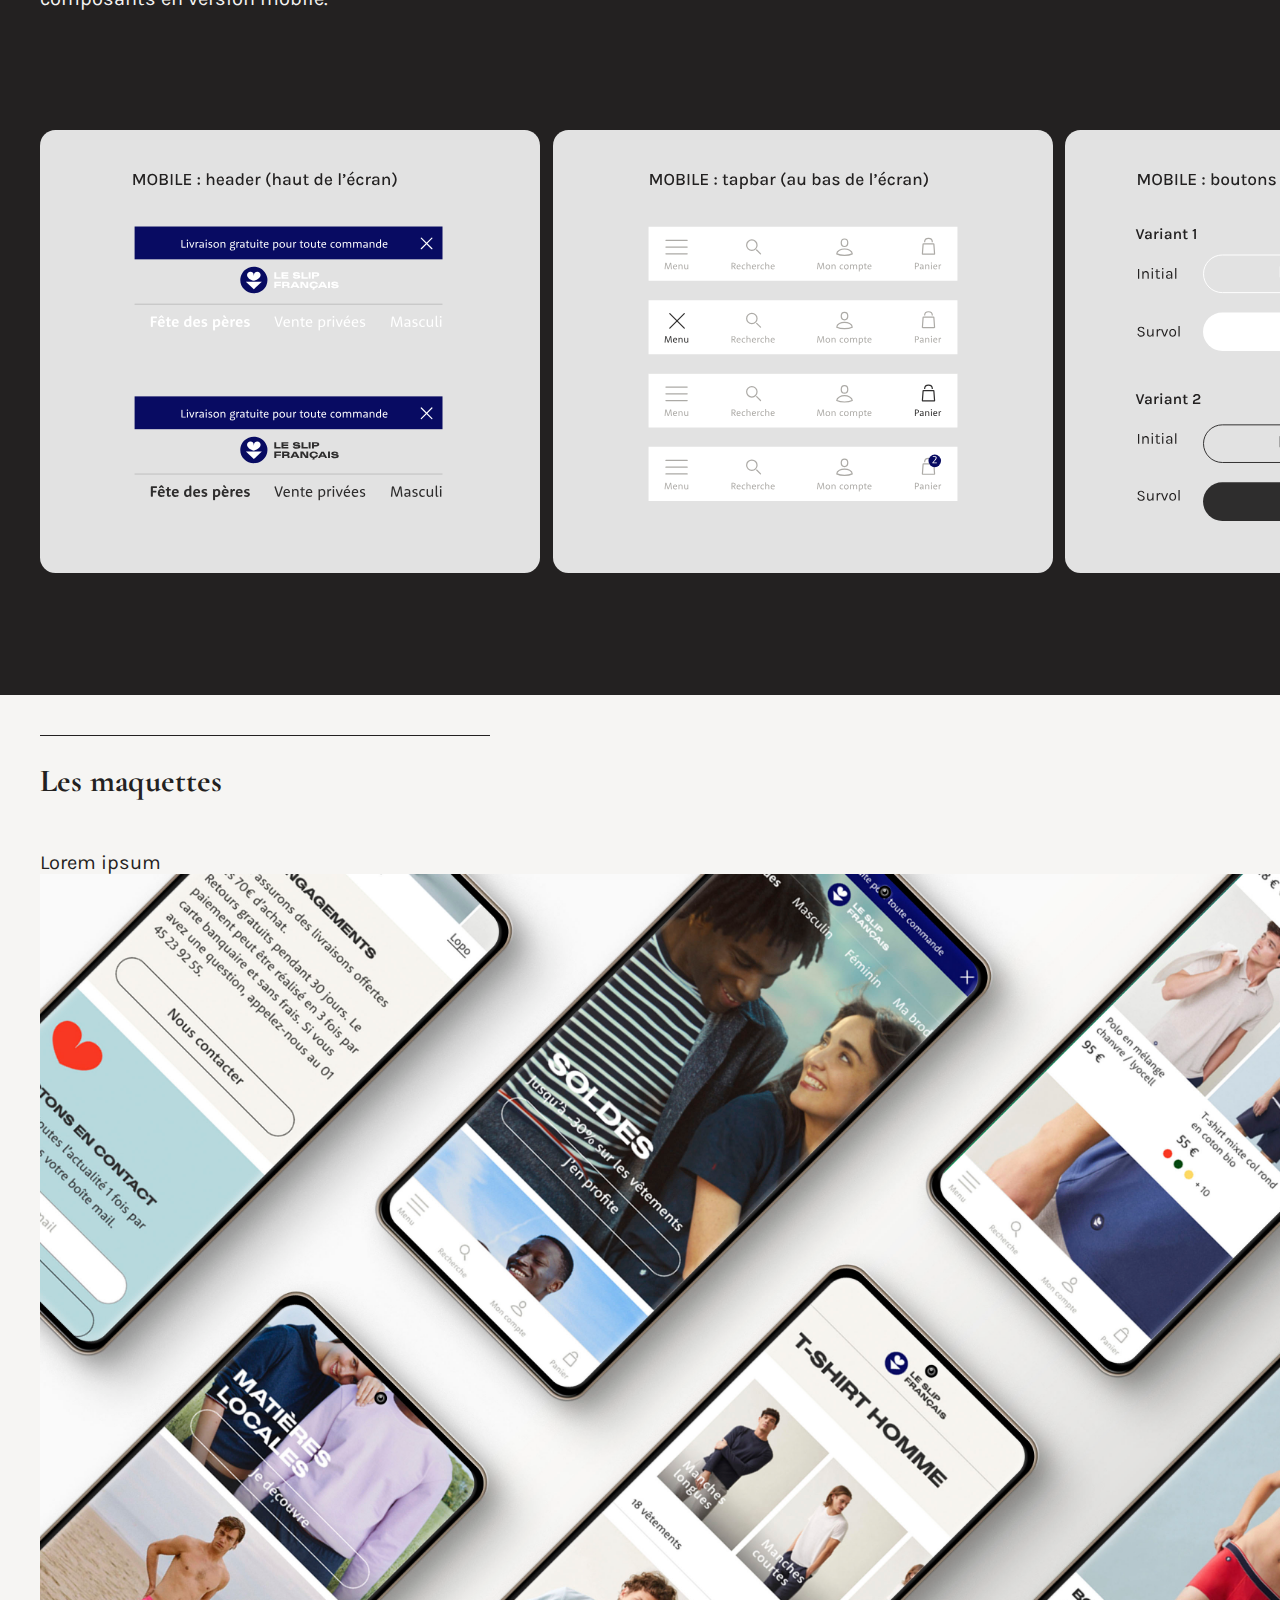
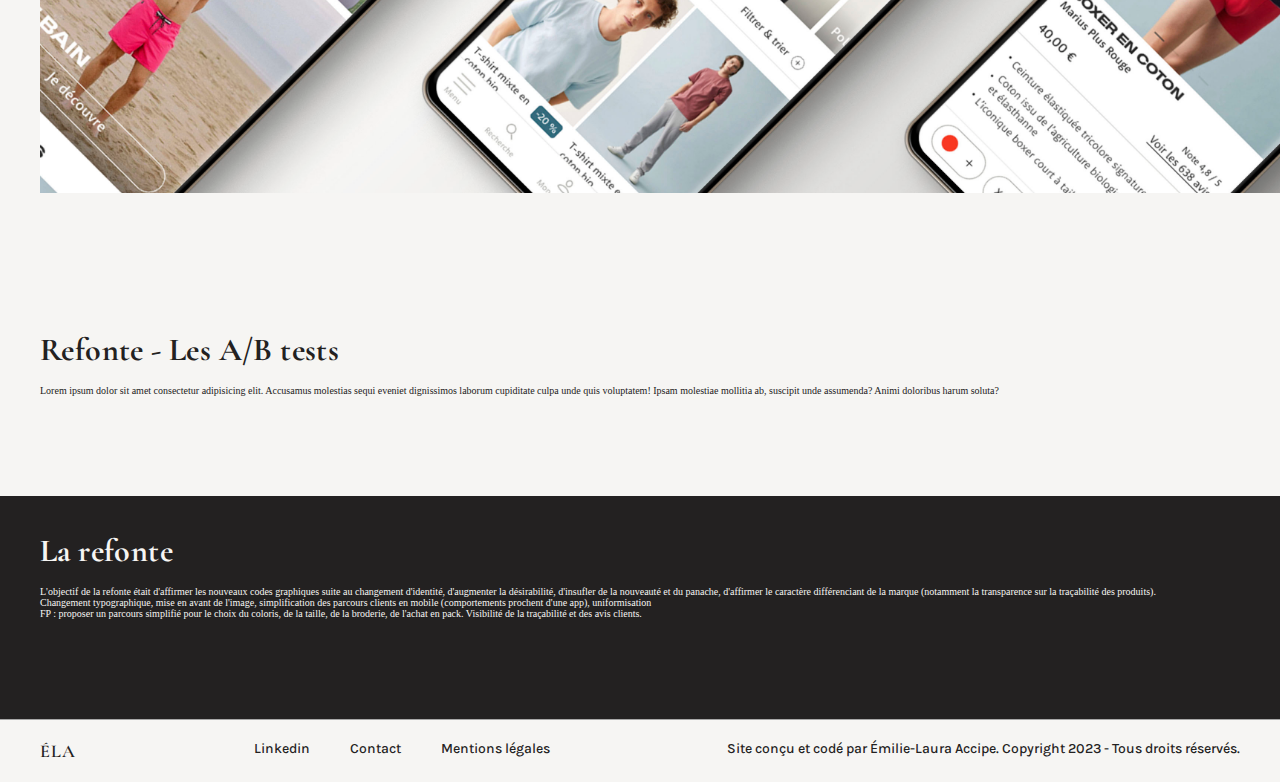
==== commit c79b3492: "page LSF" ====
--- a/views/leslipfrancais.html
+++ b/views/leslipfrancais.html
@@ -57,7 +57,7 @@
         </a>
     </div>
        
-    <div class="container-global">
+    <div class="header">
         <div class="nav-logo-mobile"><a href="../index.html">ÉLA</a></div>
 
         <div>
@@ -66,30 +66,43 @@
         </div>
     </div>
 
-    <section class="project-presentation">
-        <div class="container">
-
-            <div class="slogan">
-                <span>« Réinventer avec panache l'industrie textile française »</span>
-            </div>
+    <div class="banner" style="background:url('../assets/image1.jpg') no-repeat center; background-position: bottom; background-size: cover;"></div>
+
+    <section class="skills">
+        <div class="container">
+            <div class="skills-description">
+                <div>
+                    <div>picto</div>
+                    <p>Compétences</p>
+                    <p>Userflows, wireframes, maquettes, prototypes, tests utilisateurs, suivi de développement</p>
+                </div>
+                <div>
+                    <div>picto</div>
+                    <p>Outils</p>
+                    <p>Figma, Jira, AB tasty, Matomo</p>
+                </div>
+                <div>
+                    <div>picto</div>
+                    <p>Équipe</p>
+                    <p>CEO, responsable e-commerce, product Owner, développeurs</p>
+                </div>
+            </div>
+        </div>
+    </section>
+
+    <section class="project-evolution">
+        <div class="container">
+            <div class="title-description">
+                <div>
+                    <div class="title-border"></div>
+                    <p class="subtitle-global">Évolution du site entre 2021 et 2022</p>
+                </div>
+
+                <div>
+                    <p class="intro">Avant la refonte du site, différents composants et pages ont été optimisés progressivement. L'UI du site a également évolué grâce à une nouvelle identité de marque dévoilée début 2022.</p>
+                </div>
                 
-
-            <p class="intro">
-                C'est le défi que Le Slip Français s'est lancé depuis 10 ans, en fabriquant entièrement ses vêtements en France. J'ai eu la chance de rejoindre l'équipe web afin de concevoir de nouvelles pages du site, optimiser différents composants, analyser des données chiffrées, définir et optimiser des parcours utilisateurs, mettre en place des tests A/B et initier des tests utilisateurs. Mes principales missions furent également de prendre en charge la refonte du site, de créer le design system, d'évangéliser les membres de l'équipe sur les méthodes de Design, d'échanger avec les développeurs front et back afin de produire en permanence des maquettes réalisables et maintenables, d'anticiper les problèmes techniques éventuels à leurs côtés.</p>
-    
-            <div class="mosaique">
-                <div style="background:url('../assets/image1.jpg') no-repeat center; background-position: bottom; background-size: cover;"></div>
-                <div style="background:url('../assets/image1.jpg') no-repeat center; background-position: bottom; background-size: cover;"></div>
-                <div style="background:url('../assets/image1.jpg') no-repeat center; background-position: bottom; background-size: cover;"></div>
-                <div style="background:url('../assets/image1.jpg') no-repeat center; background-position: bottom; background-size: cover;"></div>
-            </div>
-        </div>
-    </section>
-
-    <section class="project-result">
-        <div class="container">
-            <p class="subtitle-global">Évolution entre 2021 et 2022</p>
-            <p class="intro">Avant la refonte du site, différents composants et pages ont été optimisés progressivement. L'UI du site a également évolué grâce à une nouvelle identité de marque dévoilée début 2022.</p>
+            </div>
 
             <div class="container-before-after">
                 <div class="block-before-after">
@@ -109,57 +122,45 @@
         </div>
     </section>
 
-    <section class="project-designsystem dark-mode">
-        <div class="container">
-
-            <p class="subtitle-global">Refonte - Création du design system</p>
-    
-            <p class="intro">La refonte globale du site, nous a permis de définir l'ensemble des besoins et cas concrets, afin de concevoir un design system complet et évolutif. Tout a été conçu en mobile first, full responsive avec des maquettes 320 px pour s'adapter à toutes les tailles d'écrans.</p>
-
-            <div class="design-system">
-                <div class="design-system-block">
-                    <p>Typographie</p>
-                </div>
-
-                <div class="design-system-block">
-                    <p>Navigation</p>
-                    <div class="block-mobile">
-                        <img src="../assets/nav-mobile.svg" alt="">
-                        <img src="../assets/tapbar-mobile.svg" alt="">
-                    </div>                                  
-                    <div>
-                        <img src="../assets/nav-desktop.svg" alt="">  
-                    </div>                                  
-                </div>
-
-                <div class="design-system-block">
-                    <p>Grilles</p>
-                </div>
-
-                <div class="design-system-block">
-                    <p>Actions</p>
-                    <div class="block-mobile">
-                        <img src="../assets/boutons-mobile-vertical.svg" alt="">
-                        <img src="../assets/boutons-desktop-vertical.svg" alt="">    
-                    </div>
-                </div>
-
-                <div class="design-system-block">
-                    <p>Sélecteurs (Checkbox, quantité, sélecteurs)</p>
-                    <div class="block-mobile">
-                    </div> 
-                </div>
-
-                <div class="design-system-block">
-                    <p>Indicateurs (badge, prix, note, tag)</p>
-                </div>
-
-                <div class="design-system-block">
-                    <p>Accordéon, tuile produit</p>
-                </div>
-
-                <div class="design-system-block">
-                    <p>Gamme chromatique</p>
+    <section class="design-system dark-mode">
+        <div class="container">
+            <div class="title-description">
+                <div>
+                    <div class="title-border"></div>
+                    <p class="subtitle-global">Le design sytem</p>
+                </div>
+    
+                <div>
+                    <p class="intro">La refonte globale du site, nous a permis de définir l'ensemble des besoins et cas concrets, afin de concevoir un design system complet et évolutif. Tout a été conçu en mobile first, full responsive avec des maquettes 320 px pour s'adapter à toutes les tailles d'écrans. Voici un aperçu de quelques composants en version mobile.</p>
+                </div>          
+            </div>
+        </div>
+
+        <div class="horizontal-slider">
+            <div class="slider-container">
+                <div class="item">
+                    <img src="../assets/nav-mobile.svg" alt="">
+                </div>
+                <div class="item">
+                    <img src="../assets/tapbar-mobile.svg" alt="">
+                </div>
+                <div class="item">
+                    <img src="../assets/boutons-primaires-mobile.svg" alt="">
+                </div>
+                <div class="item">
+                    <img src="../assets/boutons-secondaires-mobile.svg" alt="">
+                </div>
+                <div class="item">
+                    <img src="../assets/boutons-tertiaires-mobile.svg" alt="">
+                </div>
+                <div class="item">
+                    <img src="../assets/badges-tag-price-mobile.svg" alt="">
+                </div>
+                <div class="item">
+                    <img src="../assets/checkbox-mobile.svg" alt="">
+                </div>
+                <div class="item">
+                    <img src="../assets/typographies-mobile.svg" alt="">
                 </div>
             </div>
         </div>
@@ -167,8 +168,21 @@
 
     <section class="project-maquettes">
         <div class="container">
-            <p class="subtitle-global">Refonte - Les maquettes</p>
-            <p class="intro">Lorem ipsum dolor sit amet consectetur adipisicing elit. Accusamus molestias sequi eveniet dignissimos laborum cupiditate culpa unde quis voluptatem! Ipsam molestiae mollitia ab, suscipit unde assumenda? Animi doloribus harum soluta?</p>
+            <div class="title-description">
+                <div>
+                    <div class="title-border"></div>
+                    <p class="subtitle-global">Les maquettes</p>
+                </div>
+
+                <div>
+                    <p class="intro">Lorem ipsum</p>
+                </div>
+                
+            </div>
+
+            <div class="mockup">
+                <img src="../assets/Mockup-lsf.jpg" alt="">
+            </div>
         </div>
     </section>
 
--- a/styles/style.css
+++ b/styles/style.css
@@ -67,14 +67,14 @@
   }
 }
 
-.current-text, .intro, .container-about div:nth-child(3) p {
+.current-text, .title-description .intro, .skills-description div, .container-about div:nth-child(3) p {
   font-family: "Karla";
   font-size: 1.6rem;
   font-weight: 400;
 }
 @media (min-width: 992px) {
-  .current-text, .intro, .container-about div:nth-child(3) p {
-    font-size: 1.8rem;
+  .current-text, .title-description .intro, .skills-description div, .container-about div:nth-child(3) p {
+    font-size: 2rem;
   }
 }
 
@@ -460,144 +460,74 @@
   }
 }
 
-.project-presentation .mosaique {
-  width: 100%;
-  display: flex;
-  flex-wrap: wrap;
+.skills-description {
+  padding-top: 2rem;
+  display: flex;
+  flex-direction: column;
+  justify-content: center;
+  align-items: center;
+}
+.skills-description div {
+  justify-content: center;
+  text-align: center;
+  margin: 1.5rem 0;
+  max-width: 450px;
+}
+@media (min-width: 992px) {
+  .skills-description {
+    padding: 8rem 0;
+    flex-direction: row;
+    justify-content: center;
+    align-items: center;
+  }
+  .skills-description div {
+    margin: 0 4rem;
+  }
+}
+
+.project-evolution .container-before-after {
+  max-width: 1300px;
+  margin: 0 auto;
   padding: 4rem 0;
 }
-.project-presentation .mosaique div {
-  width: 48%;
-  height: 200px;
-  margin: 0.2rem;
-}
-@media (min-width: 992px) {
-  .project-presentation .mosaique {
-    flex-wrap: nowrap;
-    padding: 4rem 0 6rem 0;
-  }
-  .project-presentation .mosaique div {
-    width: 25%;
-    height: 450px;
-    margin: 0.2rem;
-  }
-}
-
-.project-designsystem {
-  padding: 4rem 0;
-}
-@media (min-width: 992px) {
-  .project-designsystem {
-    padding: 4rem 0 6rem 0;
-  }
-}
-
-.intro {
-  max-width: 650px;
-  padding-top: 4rem;
-}
-@media (min-width: 992px) {
-  .intro {
-    padding: 0;
-  }
-}
-
-.design-system {
-  display: flex;
-  flex-direction: row;
-  flex-wrap: wrap;
-  margin-top: 4rem;
-}
-@media (min-width: 992px) {
-  .design-system {
-    width: 100%;
-  }
-}
-
-.design-system-block {
-  width: 100%;
-  color: #F6F5F3;
-  border: 0.1rem dashed #F6F5F3;
-  border-radius: 2.4rem;
-  font-size: 2rem;
-  padding: 2rem;
-  font-family: "Karla";
-}
-@media (min-width: 992px) {
-  .design-system-block {
-    width: 49%;
-    margin: 0.5rem;
-  }
-}
-.design-system-block p {
-  padding: 0 0 3rem 0;
-  font-size: 3.2rem;
-}
-.design-system-block .block-mobile {
-  display: flex;
-  justify-content: space-between;
-}
-.design-system-block .block-mobile img {
-  max-width: 49%;
-}
-.design-system-block div img {
-  max-width: 100%;
-  margin-bottom: 3rem;
-}
-
-.slogan {
-  padding-bottom: 2rem;
-}
-.slogan span {
-  font-family: "Karla";
-  font-style: italic;
-  font-weight: 600;
-  font-size: 2rem;
-}
-
-.container-before-after {
-  padding: 4rem 0 6rem 0;
-  max-width: 1200px;
-  margin: 0 auto;
-}
-
-.block-before-after {
+@media (min-width: 992px) {
+  .project-evolution .container-before-after {
+    padding: 12rem 0;
+  }
+}
+.project-evolution .block-before-after {
   margin: 0 auto;
   width: 100%;
   position: relative;
   --position: 50%;
 }
-.block-before-after img {
+.project-evolution .block-before-after img {
   display: block;
   width: 100%;
   height: 100%;
   object-fit: cover;
   object-position: left;
 }
-.block-before-after .before-image {
+.project-evolution .block-before-after .before-image {
   position: absolute;
   inset: 0;
   width: var(--position);
 }
-
-.before-after-slider {
+.project-evolution .before-after-slider {
   max-width: 100%;
   max-height: 100%;
 }
-
-.before-after-cursor {
+.project-evolution .before-after-cursor {
   position: absolute;
   inset: 0;
   cursor: pointer;
   opacity: 0;
 }
-
-.before-after-cursor:focus-visible ~ .before-after-button {
+.project-evolution .before-after-cursor:focus-visible ~ .before-after-button {
   outline: 0.5rem solid black;
   outline-offset: 0.3rem;
 }
-
-.before-after-line {
+.project-evolution .before-after-line {
   position: absolute;
   inset: 0;
   width: 0.3rem;
@@ -607,8 +537,7 @@
   transform: translateX(-50%);
   pointer-events: none;
 }
-
-.before-after-button {
+.project-evolution .before-after-button {
   position: absolute;
   background-color: #F6F5F3;
   width: 50px;
@@ -624,9 +553,85 @@
   z-index: 100;
   box-shadow: 0.05rem 0.05rem 0.6rem #a7a7a7;
 }
-.before-after-button img {
+.project-evolution .before-after-button img {
   width: 25px;
   height: 20px;
+}
+
+.design-system {
+  padding: 4rem 0 10rem 0;
+}
+.design-system .container {
+  padding: 2rem 2rem 0rem 2rem;
+}
+@media (min-width: 992px) {
+  .design-system {
+    padding: 6rem 0 12rem 0;
+  }
+  .design-system .container {
+    padding: 2rem 4rem 0rem 4rem;
+  }
+}
+.design-system .horizontal-slider {
+  display: block;
+  width: 100%;
+  overflow-x: scroll;
+  margin-top: 4rem;
+  box-sizing: border-box;
+  -ms-overflow-style: none;
+  padding: 0 2rem;
+}
+@media (min-width: 992px) {
+  .design-system .horizontal-slider {
+    padding: 0 4rem;
+    margin-top: 12rem;
+  }
+}
+.design-system .horizontal-slider::-webkit-scrollbar {
+  display: none;
+  height: 10rem;
+  border: 4rem solid transparent;
+}
+@media (min-width: 992px) {
+  .design-system .horizontal-slider::-webkit-scrollbar {
+    display: initial;
+  }
+}
+.design-system .horizontal-slider::-webkit-scrollbar-track-piece {
+  background: #F6F5F3;
+  border-top: 4.9rem solid #232121;
+  border-bottom: 4.9rem solid #232121;
+  margin: 26rem;
+}
+.design-system ::-webkit-scrollbar-thumb {
+  background-color: #a7a7a7;
+  border-top: 4.5rem solid #232121;
+  border-bottom: 4.5rem solid #232121;
+}
+.design-system .slider-container {
+  display: block;
+  white-space: nowrap;
+}
+.design-system .slider-container .item {
+  display: inline-block;
+  margin-right: 1rem;
+}
+.design-system .slider-container .item img {
+  width: 320px;
+}
+@media (min-width: 992px) {
+  .design-system .slider-container .item img {
+    width: 500px;
+  }
+}
+
+.project-maquettes img {
+  max-width: 100%;
+}
+@media (min-width: 992px) {
+  .project-maquettes img {
+    max-width: 1300px;
+  }
 }
 
 *,
@@ -647,28 +652,67 @@
   font-size: 62.5%; /* 10px */
 }
 
-.container-global {
+.header {
   padding: 2rem 2rem 0 2rem;
 }
 @media (min-width: 992px) {
-  .container-global {
+  .header {
     padding: 4rem 4rem 2rem 4rem;
     margin-top: 10rem;
   }
 }
 
+.banner {
+  height: 450px;
+  width: 100%;
+  margin-top: 2rem;
+}
+@media (min-width: 992px) {
+  .banner {
+    height: 750px;
+  }
+}
+
 .container {
-  padding: 2rem;
+  padding: 2rem 2rem 8rem 2rem;
 }
 @media (min-width: 992px) {
   .container {
-    padding: 4rem;
+    padding: 4rem 4rem 10rem 4rem;
+  }
+}
+
+.title-description {
+  display: block;
+}
+.title-description div {
+  width: 100%;
+}
+.title-description .title-border {
+  height: 0.1rem;
+  width: 100%;
+  background-color: #232121;
+  margin-bottom: 2.5rem;
+}
+.title-description .intro {
+  padding-top: 3.5rem;
+}
+@media (min-width: 992px) {
+  .title-description .title-border {
+    width: 450px;
+    margin-bottom: 3rem;
+  }
+  .title-description .intro {
+    max-width: 40%;
   }
 }
 
 .dark-mode {
   background-color: #232121;
   color: #F6F5F3;
+}
+.dark-mode .title-border {
+  background-color: #F6F5F3;
 }
 
 ul {
